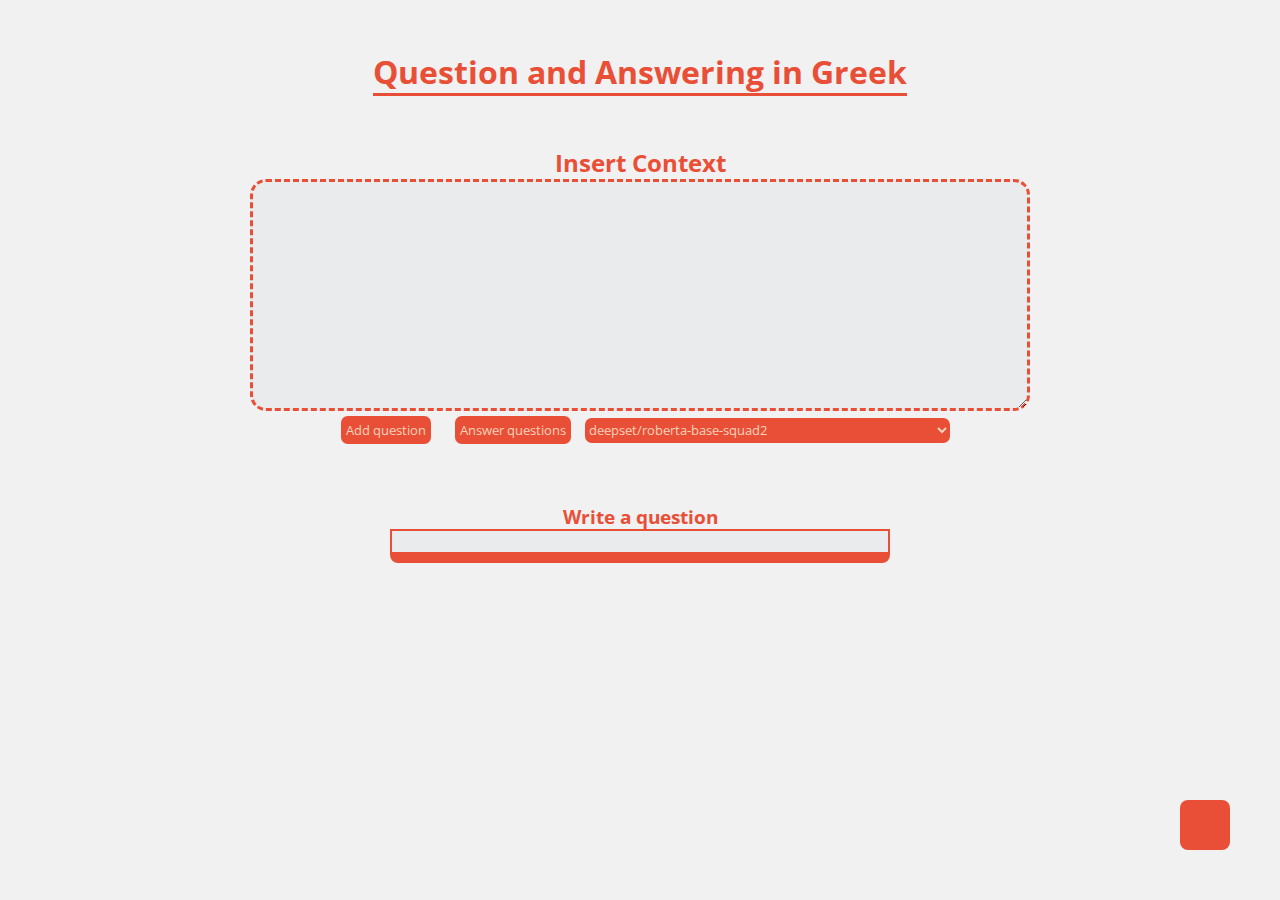
==== web_app/project/templates/index.html @ 95f5ebc1 "Added many supported languages and ported the old web app code." ====
<!DOCTYPE html>
<html lang="en">

<head>
    <meta charset="UTF-8">
    <meta http-equiv="X-UA-Compatible" content="IE=edge">
    <meta name="viewport" content="width=device-width, initial-scale=1.0">
    <link rel="stylesheet" href="../static/css/style.css">
    <link rel="stylesheet" href="https://cdnjs.cloudflare.com/ajax/libs/font-awesome/6.1.1/css/all.min.css"
        integrity="sha512-KfkfwYDsLkIlwQp6LFnl8zNdLGxu9YAA1QvwINks4PhcElQSvqcyVLLD9aMhXd13uQjoXtEKNosOWaZqXgel0g=="
        crossorigin="anonymous" referrerpolicy="no-referrer" />
    <script src="https://code.jquery.com/jquery-3.6.0.js"
        integrity="sha256-H+K7U5CnXl1h5ywQfKtSj8PCmoN9aaq30gDh27Xc0jk=" crossorigin="anonymous"></script>
    <script src="../static/js/main.js" defer></script>
    <title>QnA in Greek</title>
</head>

<body>
    <load-bar class=""></load-bar>
    <h1 id="header">Question and Answering in Greek</h1>
    <div class="context-section">
        <h2>Insert Context</h2>
        <div class="text-area-wrapper">
            <textarea name="context" id="context" cols="30" rows="10"></textarea>
        </div>
        <div class="button-countainer">
            <button class="context-buttons" id="add-button">Add question</button>
            <button class="context-buttons" id="answer-button">Answer questions</button>
            
            <select name="models" id="models" >
                <option value="deepset/roberta-base-squad2">deepset/roberta-base-squad2</option>
                <option value="bert-large-uncased-whole-word-masking-finetuned-squad">bert-large-uncased-whole-word-masking-finetuned-squad</option>
                <option value="distilbert-base-cased-distilled-squad">distilbert-base-cased-distilled-squad</option>
                <option value="deepset/bert-large-uncased-whole-word-masking-squad2">deepset/bert-large-uncased-whole-word-masking-squad2</option>
                <option value="distilbert-base-uncased-distilled-squad">distilbert-base-uncased-distilled-squad</option>
                <option value="rsvp-ai/bertserini-bert-base-squad">rsvp-ai/bertserini-bert-base-squad</option>
                <option value="deepset/minilm-uncased-squad2">deepset/minilm-uncased-squad2</option>
                <option value="dmis-lab/biobert-large-cased-v1.1-squad">dmis-lab/biobert-large-cased-v1.1-squad</option>
                <option value="deepset/bert-base-cased-squad2">deepset/bert-base-cased-squad2</option>
                <option value="bert-large-cased-whole-word-masking-finetuned-squad">bert-large-cased-whole-word-masking-finetuned-squad</option>
            </select>
        </div>
    </div>
    <div class="questions-section">
        <div class="question" id="0">
            <h3>Write a question</h3>
            <div class="question-field">
                <input class='input' type="text" value="">
            </div>

            <output></output>
        </div>
    </div>

    <a class="up-arrow" href="#header"><i class="fa-solid fa-arrow-up"></i></a>
</body>

</html>
---- web_app/project/static/css/style.css ----
@import url("https://fonts.googleapis.com/css2?family=Open+Sans&display=swap");

:root {
  --main-bg-color: #f1f1f1;
  --secondary-bg-color: #e9ebec;
  --text-color: #e94f37;
  --user-text-color: #fad2b9;
}

* {
  box-sizing: border-box;
  padding: 0;
  margin: 0;
  font-family: "Open Sans", sans-serif;
  scroll-behavior: smooth;
}

body {
  display: grid;
  place-items: center;
  justify-content: center;
  background-color: var(--main-bg-color);
}

/* Typography */
h1 {
  margin: 50px;
  border-bottom: solid 3px;
  color: var(--text-color);
}

h2,
h3,
button {
  color: var(--text-color);
}

/* Context Section */
.context-section {
  display: grid;
  place-items: center;
}

.text-area-wrapper textarea {
  padding: 3px;
  background-color: var(--secondary-bg-color);
  color: black;
  font-size: medium;
  resize: vertical;
  width: calc(100vw - 500px);
  border-radius: 1rem;
  border: dashed 3px var(--text-color);
}

.text-area-wrapper textarea:focus {
  outline: none;
}

.context-buttons {
  border-radius: 0.5em;
  border: none;
  padding: 5px;
  background-color: var(--text-color);
  color: var(--user-text-color);
  margin: 0 10px;
}

.context-buttons:hover {
  background-color: var(--user-text-color);
  color: var(--text-color);
  cursor: pointer;
  transform: scale(110%);
}

.button-container {
  display: flex;
  
}

/* Questions Section */
.questions-section {
  margin: 40px;
}

.remove-question {
  margin-left: -4px;
  border-radius: 0;
  border: none;
  background-color: var(--text-color);
  height: 25px;
  width: 20px;
  color: var(--user-text-color);
  font-size: 20px;
}

.question {
  display: grid;
  place-items: center;
  justify-content: center;
  margin: 20px;
}

.question-field {
  display: flex;
  height: 25px;
  width: 500px;
}

.remove-question:hover {
  cursor: pointer;
}

input {
  width: 100%;
  border: solid 2px var(--text-color);
  font-size: medium;
  background-color: var(--secondary-bg-color);
}

input:focus {
  outline: none;
}

.up-arrow {
  display: flex;
  justify-content: center;
  align-items: center;
  position: fixed;
  width: 50px;
  height: 50px;
  right: 50px;
  bottom: 50px;
  border: none;
  background-color: var(--text-color);
  color: var(--user-text-color);
  font-size: 25px;
  border-radius: 0.5rem;
}

.up-arrow:hover {
  cursor: pointer;
  background-color: var(--user-text-color);
  color: var(--text-color);
}

output {
  display: flex;
  border: solid 2px #e94f37;
  border-radius: 0.5em;
  width: 100%;
  padding: 0 5px 5px 5px;
  padding-top: 10px;
  margin-top: -10px;
  z-index: -1;
  background-color: var(--text-color);
  color: var(--user-text-color);
}

select {
  border: none;
  background-color: var(--text-color);
  color: var(--user-text-color);
  height: 25px;
  border-radius: 0.5em;
}

#context,
.input {
  padding-left: 5px;
}


.loader {
  border: 16px solid rgb(199, 198, 198);
  border-top: 16px solid var(--text-color);
  border-radius: 50%;
  width: 120px;
  height: 120px;
  animation: spin 2s linear infinite;
  position: fixed;
  top: 3%;
  left: 2%;
}

@keyframes spin {
  0% { transform: rotate(0deg); }
  100% { transform: rotate(360deg); }
}
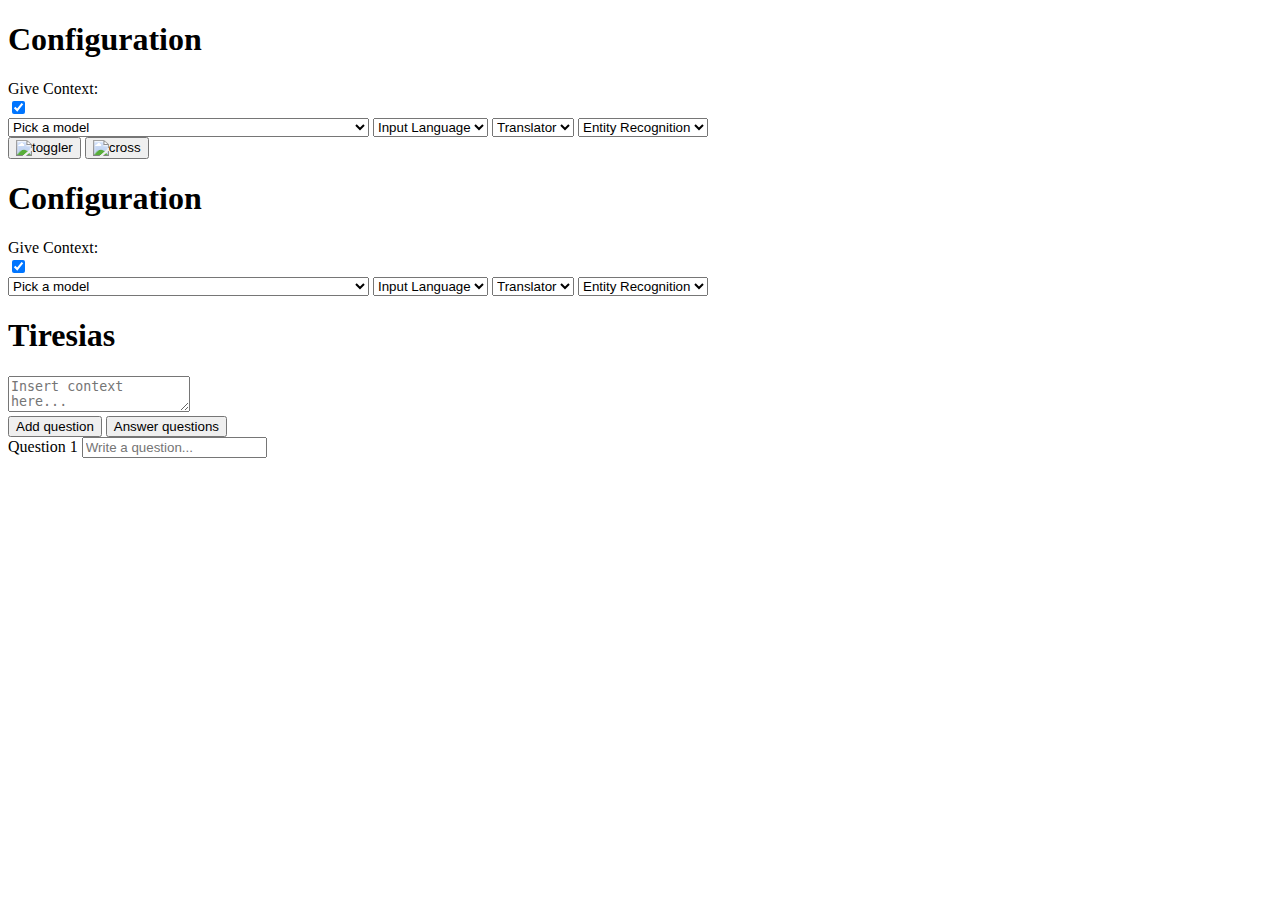
==== commit f3ad1da6: "Added frontend to the app" ====
--- a/web_app/project/templates/index.html
+++ b/web_app/project/templates/index.html
@@ -1,58 +1,165 @@
-<!DOCTYPE html>
-<html lang="en">
-
-<head>
-    <meta charset="UTF-8">
-    <meta http-equiv="X-UA-Compatible" content="IE=edge">
-    <meta name="viewport" content="width=device-width, initial-scale=1.0">
-    <link rel="stylesheet" href="../static/css/style.css">
-    <link rel="stylesheet" href="https://cdnjs.cloudflare.com/ajax/libs/font-awesome/6.1.1/css/all.min.css"
-        integrity="sha512-KfkfwYDsLkIlwQp6LFnl8zNdLGxu9YAA1QvwINks4PhcElQSvqcyVLLD9aMhXd13uQjoXtEKNosOWaZqXgel0g=="
-        crossorigin="anonymous" referrerpolicy="no-referrer" />
-    <script src="https://code.jquery.com/jquery-3.6.0.js"
-        integrity="sha256-H+K7U5CnXl1h5ywQfKtSj8PCmoN9aaq30gDh27Xc0jk=" crossorigin="anonymous"></script>
-    <script src="../static/js/main.js" defer></script>
-    <title>QnA in Greek</title>
-</head>
-
-<body>
-    <load-bar class=""></load-bar>
-    <h1 id="header">Question and Answering in Greek</h1>
-    <div class="context-section">
-        <h2>Insert Context</h2>
-        <div class="text-area-wrapper">
-            <textarea name="context" id="context" cols="30" rows="10"></textarea>
-        </div>
-        <div class="button-countainer">
-            <button class="context-buttons" id="add-button">Add question</button>
-            <button class="context-buttons" id="answer-button">Answer questions</button>
-            
-            <select name="models" id="models" >
-                <option value="deepset/roberta-base-squad2">deepset/roberta-base-squad2</option>
-                <option value="bert-large-uncased-whole-word-masking-finetuned-squad">bert-large-uncased-whole-word-masking-finetuned-squad</option>
-                <option value="distilbert-base-cased-distilled-squad">distilbert-base-cased-distilled-squad</option>
-                <option value="deepset/bert-large-uncased-whole-word-masking-squad2">deepset/bert-large-uncased-whole-word-masking-squad2</option>
-                <option value="distilbert-base-uncased-distilled-squad">distilbert-base-uncased-distilled-squad</option>
-                <option value="rsvp-ai/bertserini-bert-base-squad">rsvp-ai/bertserini-bert-base-squad</option>
-                <option value="deepset/minilm-uncased-squad2">deepset/minilm-uncased-squad2</option>
-                <option value="dmis-lab/biobert-large-cased-v1.1-squad">dmis-lab/biobert-large-cased-v1.1-squad</option>
-                <option value="deepset/bert-base-cased-squad2">deepset/bert-base-cased-squad2</option>
-                <option value="bert-large-cased-whole-word-masking-finetuned-squad">bert-large-cased-whole-word-masking-finetuned-squad</option>
-            </select>
-        </div>
-    </div>
-    <div class="questions-section">
-        <div class="question" id="0">
-            <h3>Write a question</h3>
-            <div class="question-field">
-                <input class='input' type="text" value="">
-            </div>
-
-            <output></output>
-        </div>
-    </div>
-
-    <a class="up-arrow" href="#header"><i class="fa-solid fa-arrow-up"></i></a>
-</body>
-
+<!DOCTYPE html>
+<html lang="en">
+
+<head>
+    <meta charset="UTF-8">
+    <meta http-equiv="X-UA-Compatible" content="IE=edge">
+    <meta name="viewport" content="width=device-width, initial-scale=1.0">
+    <title>Tiresias</title>
+    <link rel="stylesheet" href="output.css">
+    <script src="main.js" defer></script>
+    <script src="https://ajax.googleapis.com/ajax/libs/jquery/3.6.0/jquery.min.js"></script>
+</head>
+
+<body>
+
+    <div class="flex flex-no-wrap">
+        <!-- Sidebar starts -->
+        <div
+            class="w-96 h-screen sm:relative fixed bg-base-200 shadow-2xl flex-col justify-between hidden sm:flex rounded-md">
+            <div class="px-8">
+                <div class="h-16 w-full flex items-center mt-5 mb-28">
+                    <h1 class="font-mono font-semibold text-4xl  text-primary">Configuration</h1>
+                </div>
+                <!-- Sidebar Content -->
+                <div class="w-full max-w-xs mb-5 text-sm flex flex-row bg-primary pl-4 items-center rounded-lg h-12">
+                    <div class="font-semibold text-gray-200 mr-24">Give Context:</div>
+                    <div class="form-control">
+                        <input id="context-check" type="checkbox" class="toggle toggle-md context-toggle" checked />
+                    </div>
+                </div>
+                <select id="model" class="select w-full max-w-xs bg-primary text-gray-200 mb-5 ">
+                    <option disabled selected>Pick a model</option>
+                    <option value="deepset/roberta-base-squad2">deepset/roberta-base-squad2</option>
+                    <option value="bert-large-uncased-whole-word-masking-finetuned-squad">
+                        bert-large-uncased-whole-word-masking-finetuned-squad</option>
+                    <option value="distilbert-base-cased-distilled-squad">distilbert-base-cased-distilled-squad</option>
+                    <option value="deepset/bert-large-uncased-whole-word-masking-squad2">
+                        deepset/bert-large-uncased-whole-word-masking-squad2</option>
+                    <option value="distilbert-base-uncased-distilled-squad">distilbert-base-uncased-distilled-squad
+                    </option>
+                    <option value="rsvp-ai/bertserini-bert-base-squad">rsvp-ai/bertserini-bert-base-squad</option>
+                    <option value="deepset/minilm-uncased-squad2">deepset/minilm-uncased-squad2</option>
+                    <option value="dmis-lab/biobert-large-cased-v1.1-squad">dmis-lab/biobert-large-cased-v1.1-squad
+                    </option>
+                    <option value="deepset/bert-base-cased-squad2">deepset/bert-base-cased-squad2</option>
+                    <option value="bert-large-cased-whole-word-masking-finetuned-squad">
+                        bert-large-cased-whole-word-masking-finetuned-squad</option>
+                </select>
+                <select id="lang" class="select w-full max-w-xs bg-primary text-gray-200 mb-5 ">
+                    <option disabled selected>Input Language</option>
+                    <option value="en">English</option>
+                    <option value="el">Greek</option>
+                </select>
+                <select id="trans" class="select w-full max-w-xs bg-primary text-gray-200 mb-5 ">
+                    <option disabled selected>Translator</option>
+                    <option value="bing">Bing</option>
+                    <option value="helsinki">Helsinki</option>
+                </select>
+                <select id='erm' class="select w-full max-w-xs bg-primary text-gray-200 mb-5 ">
+                    <option disabled selected>Entity Recognition</option>
+                    <option value="babelfy">Babelfy</option>
+                    <option value="lod">LODsyndesis</option>
+                </select>
+            </div>
+        </div>
+        <!-- For the button to make it large when the window is small -->
+        <div class="w-64 z-40 absolute bg-gray-800 shadow md:h-full flex-col justify-between sm:hidden transition duration-150 ease-in-out"
+            id="mobile-nav">
+            <button aria-label="toggle sidebar" id="openSideBar"
+                class="h-10 w-10 bg-gray-800 absolute right-0 mt-16 -mr-10 flex items-center shadow rounded-tr rounded-br justify-center cursor-pointer focus:outline-none focus:ring-2 focus:ring-offset-2 rounded focus:ring-gray-800"
+                onclick="sidebarHandler(true)">
+                <img src="https://tuk-cdn.s3.amazonaws.com/can-uploader/light_with_icons_at_bottom-svg7.svg"
+                    alt="toggler">
+            </button>
+            <button aria-label="Close sidebar" id="closeSideBar"
+                class="hidden h-10 w-10 bg-gray-800 absolute right-0 mt-16 -mr-10 flex items-center shadow rounded-tr rounded-br justify-center cursor-pointer text-white"
+                onclick="sidebarHandler(false)">
+                <img src="https://tuk-cdn.s3.amazonaws.com/can-uploader/light_with_icons_at_bottom-svg8.svg"
+                    alt="cross">
+            </button>
+            <div class="px-8 h-screen bg-base-200">
+                <div class="h-16 w-full flex items-center mb-28">
+                    <h1 class="font-mono font-bold text-3xl text-primary">Configuration</h1>
+                </div>
+                <!-- Sidebar Content -->
+                <div
+                    class="w-full max-w-xs mb-5 text-sm flex flex-row bg-primary pl-4 items-center rounded-lg h-12 context-small">
+                    <div class="font-semibold text-gray-200 mr-auto">Give Context:</div>
+                    <div class="form-control mr-3">
+                        <input id="context-check-small" type="checkbox" class="toggle toggle-md context-toggle"
+                            checked />
+                    </div>
+                </div>
+                <select id="model-small" class="select w-full max-w-xs bg-primary text-gray-200 mb-5 ">
+                    <option disabled selected>Pick a model</option>
+                    <option value="deepset/roberta-base-squad2">deepset/roberta-base-squad2</option>
+                    <option value="bert-large-uncased-whole-word-masking-finetuned-squad">
+                        bert-large-uncased-whole-word-masking-finetuned-squad</option>
+                    <option value="distilbert-base-cased-distilled-squad">distilbert-base-cased-distilled-squad</option>
+                    <option value="deepset/bert-large-uncased-whole-word-masking-squad2">
+                        deepset/bert-large-uncased-whole-word-masking-squad2</option>
+                    <option value="distilbert-base-uncased-distilled-squad">distilbert-base-uncased-distilled-squad
+                    </option>
+                    <option value="rsvp-ai/bertserini-bert-base-squad">rsvp-ai/bertserini-bert-base-squad</option>
+                    <option value="deepset/minilm-uncased-squad2">deepset/minilm-uncased-squad2</option>
+                    <option value="dmis-lab/biobert-large-cased-v1.1-squad">dmis-lab/biobert-large-cased-v1.1-squad
+                    </option>
+                    <option value="deepset/bert-base-cased-squad2">deepset/bert-base-cased-squad2</option>
+                    <option value="bert-large-cased-whole-word-masking-finetuned-squad">
+                        bert-large-cased-whole-word-masking-finetuned-squad</option>
+                </select>
+                <select id="lang-small" class="select w-full max-w-xs bg-primary text-gray-200 mb-5 ">
+                    <option disabled selected>Input Language</option>
+                    <option value="en">English</option>
+                    <option value="el">Greek</option>
+                </select>
+                <select id="trans-small" class="select w-full max-w-xs bg-primary text-gray-200 mb-5 ">
+                    <option disabled selected>Translator</option>
+                    <option value="en">Bing</option>
+                    <option value="el">Helsinki</option>
+                </select>
+                <select id="erm-small" class="select w-full max-w-xs bg-primary text-gray-200 mb-5 ">
+                    <option disabled selected>Entity Recognition</option>
+                    <option value="en">Babelfy</option>
+                    <option value="el">LODsyndesis</option>
+                </select>
+            </div>
+        </div>
+        <!-- Sidebar ends -->
+        <!-- Main page -->
+        <div class="flex flex-nowrap flex-col w-full">
+            <!-- Header -->
+            <div class="h-16 w-full flex justify-center mt-10 mb-16">
+                <h1 class="font-mono font-semibold text-6xl sm:text-5xl md:text-5xl lg:text-7xl text-primary">Tiresias
+                </h1>
+            </div>
+            <!-- Context -->
+            <div class="container mx-auto py-10 h-64 md:w-4/5 w-11/12 px-6">
+                <textarea id="context" class="w-full h-full textarea textarea-primary resize-none"
+                    placeholder="Insert context here..."></textarea>
+            </div>
+            <!-- Button container -->
+            <div class="container mx-auto md:w-4/5 w-11/12 px-6 flex flex-row justify-center">
+                <button class="btn-primary btn sm:w-28 md:w-36 text-gray-200 mr-5" id="add-button">Add question</button>
+                <button class="btn-primary btn sm:w-28 md:w-36 text-gray-200 " id="answer-button">Answer
+                    questions</button>
+            </div>
+            <!-- Questions -->
+            <div class="container mx-auto py-10 h-64 md:w-4/5 w-11/12 px-6 flex flex-col questions-section">
+                <div id="1" class="form-control w-full max-w-xl mb-5 question">
+                    <label class="label question-label">
+                        <span class="label-text text-lg">Question 1</span>
+                    </label>
+                    <input type="text" placeholder="Write a question..."
+                        class="input input-bordered w-full input-question" />
+                    <result class="bg-primary p-3 -mt-1 -z-10 rounded-t-none rounded-b-lg text-gray-200"></result>
+                </div>
+            </div>
+        </div>
+    </div>
+    </div>
+
+</body>
+
 </html>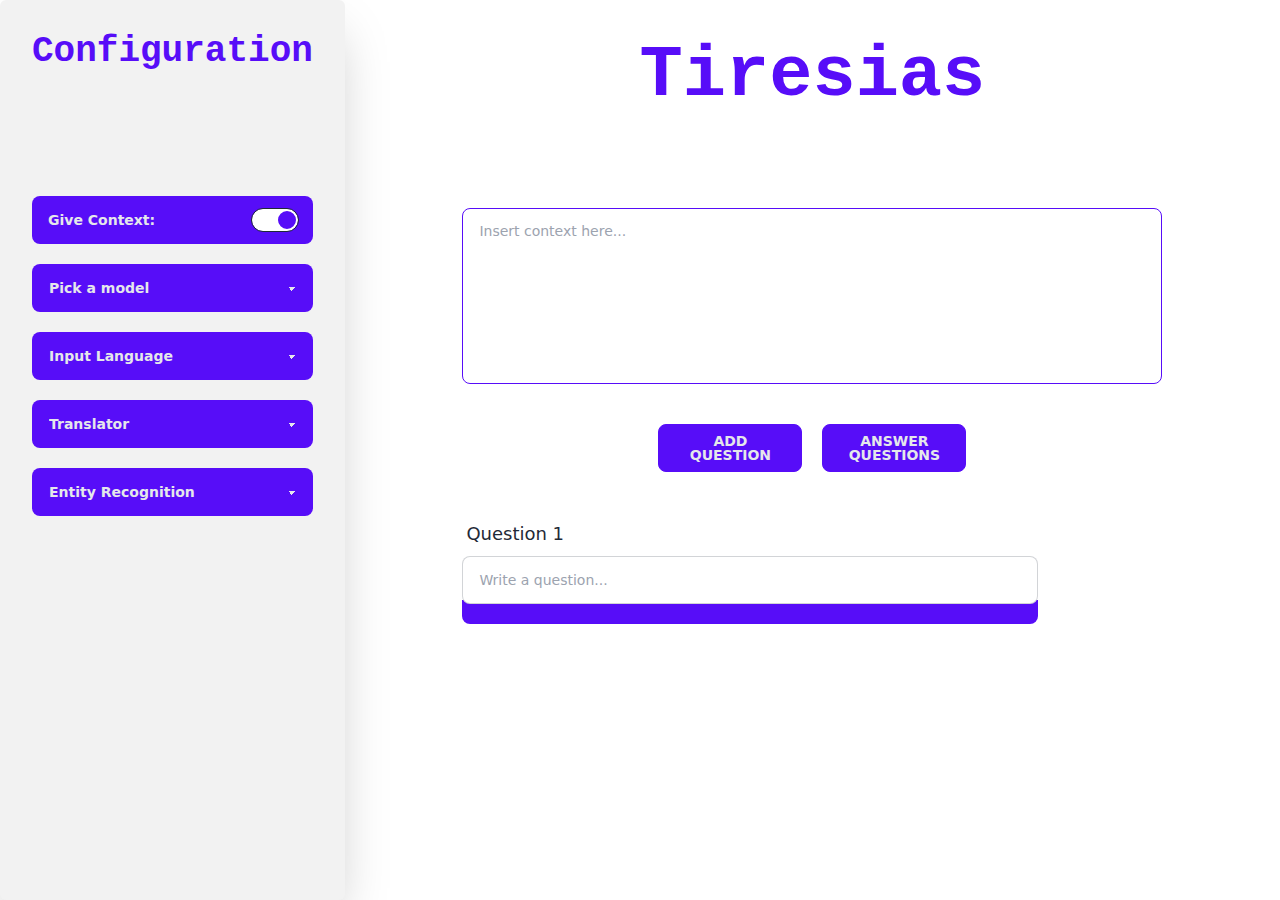
==== commit 78bf7cc3: "Integrated front end with backend. Mike dikase." ====
--- a/web_app/project/templates/index.html
+++ b/web_app/project/templates/index.html
@@ -6,8 +6,8 @@
     <meta http-equiv="X-UA-Compatible" content="IE=edge">
     <meta name="viewport" content="width=device-width, initial-scale=1.0">
     <title>Tiresias</title>
-    <link rel="stylesheet" href="output.css">
-    <script src="main.js" defer></script>
+    <link rel="stylesheet" href="../static/css/output.css">
+    <script src="../static/js/main.js" defer></script>
     <script src="https://ajax.googleapis.com/ajax/libs/jquery/3.6.0/jquery.min.js"></script>
 </head>
 
--- a/web_app/project/static/css/output.css
+++ b/web_app/project/static/css/output.css
@@ -0,0 +1,3504 @@
+/*
+! tailwindcss v3.1.4 | MIT License | https://tailwindcss.com
+*/
+
+/*
+1. Prevent padding and border from affecting element width. (https://github.com/mozdevs/cssremedy/issues/4)
+2. Allow adding a border to an element by just adding a border-width. (https://github.com/tailwindcss/tailwindcss/pull/116)
+*/
+
+*,
+::before,
+::after {
+  box-sizing: border-box;
+  /* 1 */
+  border-width: 0;
+  /* 2 */
+  border-style: solid;
+  /* 2 */
+  border-color: #e5e7eb;
+  /* 2 */
+}
+
+::before,
+::after {
+  --tw-content: '';
+}
+
+/*
+1. Use a consistent sensible line-height in all browsers.
+2. Prevent adjustments of font size after orientation changes in iOS.
+3. Use a more readable tab size.
+4. Use the user's configured `sans` font-family by default.
+*/
+
+html {
+  line-height: 1.5;
+  /* 1 */
+  -webkit-text-size-adjust: 100%;
+  /* 2 */
+  -moz-tab-size: 4;
+  /* 3 */
+  -o-tab-size: 4;
+     tab-size: 4;
+  /* 3 */
+  font-family: ui-sans-serif, system-ui, -apple-system, BlinkMacSystemFont, "Segoe UI", Roboto, "Helvetica Neue", Arial, "Noto Sans", sans-serif, "Apple Color Emoji", "Segoe UI Emoji", "Segoe UI Symbol", "Noto Color Emoji";
+  /* 4 */
+}
+
+/*
+1. Remove the margin in all browsers.
+2. Inherit line-height from `html` so users can set them as a class directly on the `html` element.
+*/
+
+body {
+  margin: 0;
+  /* 1 */
+  line-height: inherit;
+  /* 2 */
+}
+
+/*
+1. Add the correct height in Firefox.
+2. Correct the inheritance of border color in Firefox. (https://bugzilla.mozilla.org/show_bug.cgi?id=190655)
+3. Ensure horizontal rules are visible by default.
+*/
+
+hr {
+  height: 0;
+  /* 1 */
+  color: inherit;
+  /* 2 */
+  border-top-width: 1px;
+  /* 3 */
+}
+
+/*
+Add the correct text decoration in Chrome, Edge, and Safari.
+*/
+
+abbr:where([title]) {
+  -webkit-text-decoration: underline dotted;
+          text-decoration: underline dotted;
+}
+
+/*
+Remove the default font size and weight for headings.
+*/
+
+h1,
+h2,
+h3,
+h4,
+h5,
+h6 {
+  font-size: inherit;
+  font-weight: inherit;
+}
+
+/*
+Reset links to optimize for opt-in styling instead of opt-out.
+*/
+
+a {
+  color: inherit;
+  text-decoration: inherit;
+}
+
+/*
+Add the correct font weight in Edge and Safari.
+*/
+
+b,
+strong {
+  font-weight: bolder;
+}
+
+/*
+1. Use the user's configured `mono` font family by default.
+2. Correct the odd `em` font sizing in all browsers.
+*/
+
+code,
+kbd,
+samp,
+pre {
+  font-family: ui-monospace, SFMono-Regular, Menlo, Monaco, Consolas, "Liberation Mono", "Courier New", monospace;
+  /* 1 */
+  font-size: 1em;
+  /* 2 */
+}
+
+/*
+Add the correct font size in all browsers.
+*/
+
+small {
+  font-size: 80%;
+}
+
+/*
+Prevent `sub` and `sup` elements from affecting the line height in all browsers.
+*/
+
+sub,
+sup {
+  font-size: 75%;
+  line-height: 0;
+  position: relative;
+  vertical-align: baseline;
+}
+
+sub {
+  bottom: -0.25em;
+}
+
+sup {
+  top: -0.5em;
+}
+
+/*
+1. Remove text indentation from table contents in Chrome and Safari. (https://bugs.chromium.org/p/chromium/issues/detail?id=999088, https://bugs.webkit.org/show_bug.cgi?id=201297)
+2. Correct table border color inheritance in all Chrome and Safari. (https://bugs.chromium.org/p/chromium/issues/detail?id=935729, https://bugs.webkit.org/show_bug.cgi?id=195016)
+3. Remove gaps between table borders by default.
+*/
+
+table {
+  text-indent: 0;
+  /* 1 */
+  border-color: inherit;
+  /* 2 */
+  border-collapse: collapse;
+  /* 3 */
+}
+
+/*
+1. Change the font styles in all browsers.
+2. Remove the margin in Firefox and Safari.
+3. Remove default padding in all browsers.
+*/
+
+button,
+input,
+optgroup,
+select,
+textarea {
+  font-family: inherit;
+  /* 1 */
+  font-size: 100%;
+  /* 1 */
+  font-weight: inherit;
+  /* 1 */
+  line-height: inherit;
+  /* 1 */
+  color: inherit;
+  /* 1 */
+  margin: 0;
+  /* 2 */
+  padding: 0;
+  /* 3 */
+}
+
+/*
+Remove the inheritance of text transform in Edge and Firefox.
+*/
+
+button,
+select {
+  text-transform: none;
+}
+
+/*
+1. Correct the inability to style clickable types in iOS and Safari.
+2. Remove default button styles.
+*/
+
+button,
+[type='button'],
+[type='reset'],
+[type='submit'] {
+  -webkit-appearance: button;
+  /* 1 */
+  background-color: transparent;
+  /* 2 */
+  background-image: none;
+  /* 2 */
+}
+
+/*
+Use the modern Firefox focus style for all focusable elements.
+*/
+
+:-moz-focusring {
+  outline: auto;
+}
+
+/*
+Remove the additional `:invalid` styles in Firefox. (https://github.com/mozilla/gecko-dev/blob/2f9eacd9d3d995c937b4251a5557d95d494c9be1/layout/style/res/forms.css#L728-L737)
+*/
+
+:-moz-ui-invalid {
+  box-shadow: none;
+}
+
+/*
+Add the correct vertical alignment in Chrome and Firefox.
+*/
+
+progress {
+  vertical-align: baseline;
+}
+
+/*
+Correct the cursor style of increment and decrement buttons in Safari.
+*/
+
+::-webkit-inner-spin-button,
+::-webkit-outer-spin-button {
+  height: auto;
+}
+
+/*
+1. Correct the odd appearance in Chrome and Safari.
+2. Correct the outline style in Safari.
+*/
+
+[type='search'] {
+  -webkit-appearance: textfield;
+  /* 1 */
+  outline-offset: -2px;
+  /* 2 */
+}
+
+/*
+Remove the inner padding in Chrome and Safari on macOS.
+*/
+
+::-webkit-search-decoration {
+  -webkit-appearance: none;
+}
+
+/*
+1. Correct the inability to style clickable types in iOS and Safari.
+2. Change font properties to `inherit` in Safari.
+*/
+
+::-webkit-file-upload-button {
+  -webkit-appearance: button;
+  /* 1 */
+  font: inherit;
+  /* 2 */
+}
+
+/*
+Add the correct display in Chrome and Safari.
+*/
+
+summary {
+  display: list-item;
+}
+
+/*
+Removes the default spacing and border for appropriate elements.
+*/
+
+blockquote,
+dl,
+dd,
+h1,
+h2,
+h3,
+h4,
+h5,
+h6,
+hr,
+figure,
+p,
+pre {
+  margin: 0;
+}
+
+fieldset {
+  margin: 0;
+  padding: 0;
+}
+
+legend {
+  padding: 0;
+}
+
+ol,
+ul,
+menu {
+  list-style: none;
+  margin: 0;
+  padding: 0;
+}
+
+/*
+Prevent resizing textareas horizontally by default.
+*/
+
+textarea {
+  resize: vertical;
+}
+
+/*
+1. Reset the default placeholder opacity in Firefox. (https://github.com/tailwindlabs/tailwindcss/issues/3300)
+2. Set the default placeholder color to the user's configured gray 400 color.
+*/
+
+input::-moz-placeholder, textarea::-moz-placeholder {
+  opacity: 1;
+  /* 1 */
+  color: #9ca3af;
+  /* 2 */
+}
+
+input::placeholder,
+textarea::placeholder {
+  opacity: 1;
+  /* 1 */
+  color: #9ca3af;
+  /* 2 */
+}
+
+/*
+Set the default cursor for buttons.
+*/
+
+button,
+[role="button"] {
+  cursor: pointer;
+}
+
+/*
+Make sure disabled buttons don't get the pointer cursor.
+*/
+
+:disabled {
+  cursor: default;
+}
+
+/*
+1. Make replaced elements `display: block` by default. (https://github.com/mozdevs/cssremedy/issues/14)
+2. Add `vertical-align: middle` to align replaced elements more sensibly by default. (https://github.com/jensimmons/cssremedy/issues/14#issuecomment-634934210)
+   This can trigger a poorly considered lint error in some tools but is included by design.
+*/
+
+img,
+svg,
+video,
+canvas,
+audio,
+iframe,
+embed,
+object {
+  display: block;
+  /* 1 */
+  vertical-align: middle;
+  /* 2 */
+}
+
+/*
+Constrain images and videos to the parent width and preserve their intrinsic aspect ratio. (https://github.com/mozdevs/cssremedy/issues/14)
+*/
+
+img,
+video {
+  max-width: 100%;
+  height: auto;
+}
+
+:root,
+[data-theme] {
+  background-color: hsla(var(--b1) / var(--tw-bg-opacity, 1));
+  color: hsla(var(--bc) / var(--tw-text-opacity, 1));
+}
+
+html {
+  -webkit-tap-highlight-color: transparent;
+}
+
+:root {
+  --p: 259 94% 51%;
+  --pf: 259 94% 41%;
+  --sf: 314 100% 38%;
+  --af: 174 60% 41%;
+  --nf: 219 14% 22%;
+  --in: 198 93% 60%;
+  --su: 158 64% 52%;
+  --wa: 43 96% 56%;
+  --er: 0 91% 71%;
+  --inc: 198 100% 12%;
+  --suc: 158 100% 10%;
+  --wac: 43 100% 11%;
+  --erc: 0 100% 14%;
+  --rounded-box: 1rem;
+  --rounded-btn: 0.5rem;
+  --rounded-badge: 1.9rem;
+  --animation-btn: 0.25s;
+  --animation-input: .2s;
+  --btn-text-case: uppercase;
+  --btn-focus-scale: 0.95;
+  --border-btn: 1px;
+  --tab-border: 1px;
+  --tab-radius: 0.5rem;
+  --pc: 0 0% 100%;
+  --s: 314 100% 47%;
+  --sc: 0 0% 100%;
+  --a: 174 60% 51%;
+  --ac: 175 44% 15%;
+  --n: 219 14% 28%;
+  --nc: 0 0% 100%;
+  --b1: 0 0% 100%;
+  --b2: 0 0% 95%;
+  --b3: 180 2% 90%;
+  --bc: 215 28% 17%;
+}
+
+@media (prefers-color-scheme: dark) {
+  :root {
+    --p: 139 16% 43%;
+    --pf: 139 16% 34%;
+    --sf: 97 37% 75%;
+    --af: 0 68% 75%;
+    --nf: 0 4% 28%;
+    --b2: 0 4% 82%;
+    --b3: 0 4% 74%;
+    --in: 198 93% 60%;
+    --su: 158 64% 52%;
+    --wa: 43 96% 56%;
+    --er: 0 91% 71%;
+    --pc: 139 100% 89%;
+    --inc: 198 100% 12%;
+    --suc: 158 100% 10%;
+    --wac: 43 100% 11%;
+    --erc: 0 100% 14%;
+    --rounded-box: 1rem;
+    --rounded-btn: 0.5rem;
+    --rounded-badge: 1.9rem;
+    --animation-btn: 0.25s;
+    --animation-input: .2s;
+    --btn-text-case: uppercase;
+    --btn-focus-scale: 0.95;
+    --border-btn: 1px;
+    --tab-border: 1px;
+    --tab-radius: 0.5rem;
+    --s: 97 37% 93%;
+    --sc: 96 32% 15%;
+    --a: 0 68% 94%;
+    --ac: 0 22% 16%;
+    --n: 0 4% 35%;
+    --nc: 0 4% 91%;
+    --b1: 0 4% 91%;
+    --bc: 0 3% 6%;
+  }
+}
+
+[data-theme=light] {
+  --p: 259 94% 51%;
+  --pf: 259 94% 41%;
+  --sf: 314 100% 38%;
+  --af: 174 60% 41%;
+  --nf: 219 14% 22%;
+  --in: 198 93% 60%;
+  --su: 158 64% 52%;
+  --wa: 43 96% 56%;
+  --er: 0 91% 71%;
+  --inc: 198 100% 12%;
+  --suc: 158 100% 10%;
+  --wac: 43 100% 11%;
+  --erc: 0 100% 14%;
+  --rounded-box: 1rem;
+  --rounded-btn: 0.5rem;
+  --rounded-badge: 1.9rem;
+  --animation-btn: 0.25s;
+  --animation-input: .2s;
+  --btn-text-case: uppercase;
+  --btn-focus-scale: 0.95;
+  --border-btn: 1px;
+  --tab-border: 1px;
+  --tab-radius: 0.5rem;
+  --pc: 0 0% 100%;
+  --s: 314 100% 47%;
+  --sc: 0 0% 100%;
+  --a: 174 60% 51%;
+  --ac: 175 44% 15%;
+  --n: 219 14% 28%;
+  --nc: 0 0% 100%;
+  --b1: 0 0% 100%;
+  --b2: 0 0% 95%;
+  --b3: 180 2% 90%;
+  --bc: 215 28% 17%;
+}
+
+[data-theme=dark] {
+  --p: 262 80% 50%;
+  --pf: 262 80% 40%;
+  --sf: 316 70% 40%;
+  --af: 175 70% 33%;
+  --in: 198 93% 60%;
+  --su: 158 64% 52%;
+  --wa: 43 96% 56%;
+  --er: 0 91% 71%;
+  --inc: 198 100% 12%;
+  --suc: 158 100% 10%;
+  --wac: 43 100% 11%;
+  --erc: 0 100% 14%;
+  --rounded-box: 1rem;
+  --rounded-btn: 0.5rem;
+  --rounded-badge: 1.9rem;
+  --animation-btn: 0.25s;
+  --animation-input: .2s;
+  --btn-text-case: uppercase;
+  --btn-focus-scale: 0.95;
+  --border-btn: 1px;
+  --tab-border: 1px;
+  --tab-radius: 0.5rem;
+  --pc: 0 0% 100%;
+  --s: 316 70% 50%;
+  --sc: 0 0% 100%;
+  --a: 175 70% 41%;
+  --ac: 0 0% 100%;
+  --n: 218 18% 12%;
+  --nf: 223 17% 8%;
+  --nc: 220 13% 69%;
+  --b1: 220 18% 20%;
+  --b2: 220 17% 17%;
+  --b3: 219 18% 15%;
+  --bc: 220 13% 69%;
+}
+
+[data-theme=cupcake] {
+  --p: 183 47% 59%;
+  --pf: 183 47% 47%;
+  --sf: 338 71% 62%;
+  --af: 39 84% 46%;
+  --nf: 280 46% 11%;
+  --in: 198 93% 60%;
+  --su: 158 64% 52%;
+  --wa: 43 96% 56%;
+  --er: 0 91% 71%;
+  --pc: 183 100% 12%;
+  --sc: 338 100% 16%;
+  --ac: 39 100% 12%;
+  --nc: 280 83% 83%;
+  --inc: 198 100% 12%;
+  --suc: 158 100% 10%;
+  --wac: 43 100% 11%;
+  --erc: 0 100% 14%;
+  --rounded-box: 1rem;
+  --rounded-badge: 1.9rem;
+  --animation-btn: 0.25s;
+  --animation-input: .2s;
+  --btn-text-case: uppercase;
+  --btn-focus-scale: 0.95;
+  --border-btn: 1px;
+  --s: 338 71% 78%;
+  --a: 39 84% 58%;
+  --n: 280 46% 14%;
+  --b1: 24 33% 97%;
+  --b2: 27 22% 92%;
+  --b3: 22 14% 89%;
+  --bc: 280 46% 14%;
+  --rounded-btn: 1.9rem;
+  --tab-border: 2px;
+  --tab-radius: .5rem;
+}
+
+[data-theme=bumblebee] {
+  --p: 41 74% 53%;
+  --pf: 41 74% 42%;
+  --sf: 50 94% 46%;
+  --af: 240 33% 11%;
+  --nf: 240 33% 11%;
+  --b2: 0 0% 90%;
+  --b3: 0 0% 81%;
+  --in: 198 93% 60%;
+  --su: 158 64% 52%;
+  --wa: 43 96% 56%;
+  --er: 0 91% 71%;
+  --bc: 0 0% 20%;
+  --ac: 240 60% 83%;
+  --nc: 240 60% 83%;
+  --inc: 198 100% 12%;
+  --suc: 158 100% 10%;
+  --wac: 43 100% 11%;
+  --erc: 0 100% 14%;
+  --rounded-box: 1rem;
+  --rounded-btn: 0.5rem;
+  --rounded-badge: 1.9rem;
+  --animation-btn: 0.25s;
+  --animation-input: .2s;
+  --btn-text-case: uppercase;
+  --btn-focus-scale: 0.95;
+  --border-btn: 1px;
+  --tab-border: 1px;
+  --tab-radius: 0.5rem;
+  --pc: 240 33% 14%;
+  --s: 50 94% 58%;
+  --sc: 240 33% 14%;
+  --a: 240 33% 14%;
+  --n: 240 33% 14%;
+  --b1: 0 0% 100%;
+}
+
+[data-theme=emerald] {
+  --p: 141 50% 60%;
+  --pf: 141 50% 48%;
+  --sf: 219 96% 48%;
+  --af: 10 81% 45%;
+  --nf: 219 20% 20%;
+  --b2: 0 0% 90%;
+  --b3: 0 0% 81%;
+  --in: 198 93% 60%;
+  --su: 158 64% 52%;
+  --wa: 43 96% 56%;
+  --er: 0 91% 71%;
+  --inc: 198 100% 12%;
+  --suc: 158 100% 10%;
+  --wac: 43 100% 11%;
+  --erc: 0 100% 14%;
+  --rounded-box: 1rem;
+  --rounded-btn: 0.5rem;
+  --rounded-badge: 1.9rem;
+  --btn-text-case: uppercase;
+  --border-btn: 1px;
+  --tab-border: 1px;
+  --tab-radius: 0.5rem;
+  --pc: 151 28% 19%;
+  --s: 219 96% 60%;
+  --sc: 210 20% 98%;
+  --a: 10 81% 56%;
+  --ac: 210 20% 98%;
+  --n: 219 20% 25%;
+  --nc: 210 20% 98%;
+  --b1: 0 0% 100%;
+  --bc: 219 20% 25%;
+  --animation-btn: 0;
+  --animation-input: 0;
+  --btn-focus-scale: 1;
+}
+
+[data-theme=corporate] {
+  --p: 229 96% 64%;
+  --pf: 229 96% 51%;
+  --sf: 215 26% 47%;
+  --af: 154 49% 48%;
+  --nf: 233 27% 10%;
+  --b2: 0 0% 90%;
+  --b3: 0 0% 81%;
+  --in: 198 93% 60%;
+  --su: 158 64% 52%;
+  --wa: 43 96% 56%;
+  --er: 0 91% 71%;
+  --pc: 229 100% 93%;
+  --sc: 215 100% 12%;
+  --ac: 154 100% 12%;
+  --inc: 198 100% 12%;
+  --suc: 158 100% 10%;
+  --wac: 43 100% 11%;
+  --erc: 0 100% 14%;
+  --btn-text-case: uppercase;
+  --border-btn: 1px;
+  --tab-border: 1px;
+  --tab-radius: 0.5rem;
+  --s: 215 26% 59%;
+  --a: 154 49% 60%;
+  --n: 233 27% 13%;
+  --nc: 210 38% 95%;
+  --b1: 0 0% 100%;
+  --bc: 233 27% 13%;
+  --rounded-box: 0.25rem;
+  --rounded-btn: .125rem;
+  --rounded-badge: .125rem;
+  --animation-btn: 0;
+  --animation-input: 0;
+  --btn-focus-scale: 1;
+}
+
+[data-theme=synthwave] {
+  --p: 321 70% 69%;
+  --pf: 321 70% 55%;
+  --sf: 197 87% 52%;
+  --af: 48 89% 46%;
+  --nf: 253 61% 15%;
+  --b2: 254 59% 23%;
+  --b3: 254 59% 21%;
+  --pc: 321 100% 14%;
+  --sc: 197 100% 13%;
+  --ac: 48 100% 11%;
+  --rounded-box: 1rem;
+  --rounded-btn: 0.5rem;
+  --rounded-badge: 1.9rem;
+  --animation-btn: 0.25s;
+  --animation-input: .2s;
+  --btn-text-case: uppercase;
+  --btn-focus-scale: 0.95;
+  --border-btn: 1px;
+  --tab-border: 1px;
+  --tab-radius: 0.5rem;
+  --s: 197 87% 65%;
+  --a: 48 89% 57%;
+  --n: 253 61% 19%;
+  --nc: 260 60% 98%;
+  --b1: 254 59% 26%;
+  --bc: 260 60% 98%;
+  --in: 199 87% 64%;
+  --inc: 257 63% 17%;
+  --su: 168 74% 68%;
+  --suc: 257 63% 17%;
+  --wa: 48 89% 57%;
+  --wac: 257 63% 17%;
+  --er: 352 74% 57%;
+  --erc: 260 60% 98%;
+}
+
+[data-theme=retro] {
+  --p: 3 74% 76%;
+  --pf: 3 74% 61%;
+  --sf: 145 27% 58%;
+  --af: 49 67% 61%;
+  --nf: 42 17% 34%;
+  --inc: 221 100% 91%;
+  --suc: 142 100% 87%;
+  --wac: 32 100% 9%;
+  --erc: 0 100% 90%;
+  --animation-btn: 0.25s;
+  --animation-input: .2s;
+  --btn-text-case: uppercase;
+  --btn-focus-scale: 0.95;
+  --border-btn: 1px;
+  --tab-border: 1px;
+  --tab-radius: 0.5rem;
+  --pc: 345 5% 15%;
+  --s: 145 27% 72%;
+  --sc: 345 5% 15%;
+  --a: 49 67% 76%;
+  --ac: 345 5% 15%;
+  --n: 42 17% 42%;
+  --nc: 45 47% 80%;
+  --b1: 45 47% 80%;
+  --b2: 45 37% 72%;
+  --b3: 42 36% 65%;
+  --bc: 345 5% 15%;
+  --in: 221 83% 53%;
+  --su: 142 76% 36%;
+  --wa: 32 95% 44%;
+  --er: 0 72% 51%;
+  --rounded-box: 0.4rem;
+  --rounded-btn: 0.4rem;
+  --rounded-badge: 0.4rem;
+}
+
+[data-theme=cyberpunk] {
+  font-family: ui-monospace,SFMono-Regular,Menlo,Monaco,Consolas,Liberation Mono,Courier New,monospace;
+  --pf: 345 100% 58%;
+  --sf: 195 80% 56%;
+  --af: 276 74% 57%;
+  --nf: 57 100% 10%;
+  --b2: 56 100% 45%;
+  --b3: 56 100% 41%;
+  --in: 198 93% 60%;
+  --su: 158 64% 52%;
+  --wa: 43 96% 56%;
+  --er: 0 91% 71%;
+  --bc: 56 100% 10%;
+  --pc: 345 100% 15%;
+  --sc: 195 100% 14%;
+  --ac: 276 100% 14%;
+  --inc: 198 100% 12%;
+  --suc: 158 100% 10%;
+  --wac: 43 100% 11%;
+  --erc: 0 100% 14%;
+  --animation-btn: 0.25s;
+  --animation-input: .2s;
+  --btn-text-case: uppercase;
+  --btn-focus-scale: 0.95;
+  --border-btn: 1px;
+  --tab-border: 1px;
+  --p: 345 100% 73%;
+  --s: 195 80% 70%;
+  --a: 276 74% 71%;
+  --n: 57 100% 13%;
+  --nc: 56 100% 50%;
+  --b1: 56 100% 50%;
+  --rounded-box: 0;
+  --rounded-btn: 0;
+  --rounded-badge: 0;
+  --tab-radius: 0;
+}
+
+[data-theme=valentine] {
+  --p: 353 74% 67%;
+  --pf: 353 74% 54%;
+  --sf: 254 86% 61%;
+  --af: 181 56% 56%;
+  --nf: 336 43% 38%;
+  --b2: 318 46% 80%;
+  --b3: 318 46% 72%;
+  --pc: 353 100% 13%;
+  --sc: 254 100% 15%;
+  --ac: 181 100% 14%;
+  --inc: 221 100% 91%;
+  --suc: 142 100% 87%;
+  --wac: 32 100% 9%;
+  --erc: 0 100% 90%;
+  --rounded-box: 1rem;
+  --rounded-badge: 1.9rem;
+  --animation-btn: 0.25s;
+  --animation-input: .2s;
+  --btn-text-case: uppercase;
+  --btn-focus-scale: 0.95;
+  --border-btn: 1px;
+  --tab-border: 1px;
+  --tab-radius: 0.5rem;
+  --s: 254 86% 77%;
+  --a: 181 56% 70%;
+  --n: 336 43% 48%;
+  --nc: 318 46% 89%;
+  --b1: 318 46% 89%;
+  --bc: 344 38% 28%;
+  --in: 221 83% 53%;
+  --su: 142 76% 36%;
+  --wa: 32 95% 44%;
+  --er: 0 72% 51%;
+  --rounded-btn: 1.9rem;
+}
+
+[data-theme=halloween] {
+  --p: 32 89% 52%;
+  --pf: 32 89% 42%;
+  --sf: 271 46% 34%;
+  --af: 91 100% 26%;
+  --nf: 180 4% 9%;
+  --b2: 0 0% 12%;
+  --b3: 0 0% 10%;
+  --bc: 0 0% 83%;
+  --sc: 271 100% 88%;
+  --ac: 91 100% 7%;
+  --nc: 180 5% 82%;
+  --inc: 221 100% 91%;
+  --suc: 142 100% 87%;
+  --wac: 32 100% 9%;
+  --erc: 0 100% 90%;
+  --rounded-box: 1rem;
+  --rounded-btn: 0.5rem;
+  --rounded-badge: 1.9rem;
+  --animation-btn: 0.25s;
+  --animation-input: .2s;
+  --btn-text-case: uppercase;
+  --btn-focus-scale: 0.95;
+  --border-btn: 1px;
+  --tab-border: 1px;
+  --tab-radius: 0.5rem;
+  --pc: 180 7% 8%;
+  --s: 271 46% 42%;
+  --a: 91 100% 33%;
+  --n: 180 4% 11%;
+  --b1: 0 0% 13%;
+  --in: 221 83% 53%;
+  --su: 142 76% 36%;
+  --wa: 32 95% 44%;
+  --er: 0 72% 51%;
+}
+
+[data-theme=garden] {
+  --p: 139 16% 43%;
+  --pf: 139 16% 34%;
+  --sf: 97 37% 75%;
+  --af: 0 68% 75%;
+  --nf: 0 4% 28%;
+  --b2: 0 4% 82%;
+  --b3: 0 4% 74%;
+  --in: 198 93% 60%;
+  --su: 158 64% 52%;
+  --wa: 43 96% 56%;
+  --er: 0 91% 71%;
+  --pc: 139 100% 89%;
+  --inc: 198 100% 12%;
+  --suc: 158 100% 10%;
+  --wac: 43 100% 11%;
+  --erc: 0 100% 14%;
+  --rounded-box: 1rem;
+  --rounded-btn: 0.5rem;
+  --rounded-badge: 1.9rem;
+  --animation-btn: 0.25s;
+  --animation-input: .2s;
+  --btn-text-case: uppercase;
+  --btn-focus-scale: 0.95;
+  --border-btn: 1px;
+  --tab-border: 1px;
+  --tab-radius: 0.5rem;
+  --s: 97 37% 93%;
+  --sc: 96 32% 15%;
+  --a: 0 68% 94%;
+  --ac: 0 22% 16%;
+  --n: 0 4% 35%;
+  --nc: 0 4% 91%;
+  --b1: 0 4% 91%;
+  --bc: 0 3% 6%;
+}
+
+[data-theme=forest] {
+  --p: 141 72% 42%;
+  --pf: 141 72% 34%;
+  --sf: 141 75% 38%;
+  --af: 35 69% 42%;
+  --nf: 0 10% 5%;
+  --b2: 0 12% 7%;
+  --b3: 0 12% 7%;
+  --in: 198 93% 60%;
+  --su: 158 64% 52%;
+  --wa: 43 96% 56%;
+  --er: 0 91% 71%;
+  --bc: 0 12% 82%;
+  --pc: 141 100% 8%;
+  --sc: 141 100% 10%;
+  --ac: 35 100% 10%;
+  --nc: 0 7% 81%;
+  --inc: 198 100% 12%;
+  --suc: 158 100% 10%;
+  --wac: 43 100% 11%;
+  --erc: 0 100% 14%;
+  --rounded-box: 1rem;
+  --rounded-badge: 1.9rem;
+  --animation-btn: 0.25s;
+  --animation-input: .2s;
+  --btn-text-case: uppercase;
+  --btn-focus-scale: 0.95;
+  --border-btn: 1px;
+  --tab-border: 1px;
+  --tab-radius: 0.5rem;
+  --s: 141 75% 48%;
+  --a: 35 69% 52%;
+  --n: 0 10% 6%;
+  --b1: 0 12% 8%;
+  --rounded-btn: 1.9rem;
+}
+
+[data-theme=aqua] {
+  --p: 182 93% 49%;
+  --pf: 182 93% 40%;
+  --sf: 274 31% 45%;
+  --af: 47 100% 64%;
+  --nf: 205 54% 40%;
+  --b2: 219 53% 39%;
+  --b3: 219 53% 35%;
+  --bc: 219 100% 89%;
+  --sc: 274 100% 91%;
+  --ac: 47 100% 16%;
+  --nc: 205 100% 90%;
+  --inc: 221 100% 91%;
+  --suc: 142 100% 87%;
+  --wac: 32 100% 9%;
+  --erc: 0 100% 90%;
+  --rounded-box: 1rem;
+  --rounded-btn: 0.5rem;
+  --rounded-badge: 1.9rem;
+  --animation-btn: 0.25s;
+  --animation-input: .2s;
+  --btn-text-case: uppercase;
+  --btn-focus-scale: 0.95;
+  --border-btn: 1px;
+  --tab-border: 1px;
+  --tab-radius: 0.5rem;
+  --pc: 181 100% 17%;
+  --s: 274 31% 57%;
+  --a: 47 100% 80%;
+  --n: 205 54% 50%;
+  --b1: 219 53% 43%;
+  --in: 221 83% 53%;
+  --su: 142 76% 36%;
+  --wa: 32 95% 44%;
+  --er: 0 72% 51%;
+}
+
+[data-theme=lofi] {
+  --p: 0 0% 5%;
+  --pf: 0 0% 4%;
+  --sf: 0 2% 8%;
+  --af: 0 0% 12%;
+  --nf: 0 0% 0%;
+  --btn-text-case: uppercase;
+  --border-btn: 1px;
+  --tab-border: 1px;
+  --pc: 0 0% 100%;
+  --s: 0 2% 10%;
+  --sc: 0 0% 100%;
+  --a: 0 0% 15%;
+  --ac: 0 0% 100%;
+  --n: 0 0% 0%;
+  --nc: 0 0% 100%;
+  --b1: 0 0% 100%;
+  --b2: 0 0% 95%;
+  --b3: 0 2% 90%;
+  --bc: 0 0% 0%;
+  --in: 212 100% 48%;
+  --inc: 0 0% 100%;
+  --su: 137 72% 46%;
+  --suc: 0 0% 100%;
+  --wa: 5 100% 66%;
+  --wac: 0 0% 100%;
+  --er: 325 78% 49%;
+  --erc: 0 0% 100%;
+  --rounded-box: 0.25rem;
+  --rounded-btn: 0.125rem;
+  --rounded-badge: 0.125rem;
+  --animation-btn: 0;
+  --animation-input: 0;
+  --btn-focus-scale: 1;
+  --tab-radius: 0;
+}
+
+[data-theme=pastel] {
+  --p: 284 22% 80%;
+  --pf: 284 22% 64%;
+  --sf: 352 70% 70%;
+  --af: 158 55% 65%;
+  --nf: 199 44% 49%;
+  --in: 198 93% 60%;
+  --su: 158 64% 52%;
+  --wa: 43 96% 56%;
+  --er: 0 91% 71%;
+  --bc: 0 0% 20%;
+  --pc: 284 59% 16%;
+  --sc: 352 100% 18%;
+  --ac: 158 100% 16%;
+  --nc: 199 100% 12%;
+  --inc: 198 100% 12%;
+  --suc: 158 100% 10%;
+  --wac: 43 100% 11%;
+  --erc: 0 100% 14%;
+  --rounded-box: 1rem;
+  --rounded-badge: 1.9rem;
+  --animation-btn: 0.25s;
+  --animation-input: .2s;
+  --btn-text-case: uppercase;
+  --btn-focus-scale: 0.95;
+  --border-btn: 1px;
+  --tab-border: 1px;
+  --tab-radius: 0.5rem;
+  --s: 352 70% 88%;
+  --a: 158 55% 81%;
+  --n: 199 44% 61%;
+  --b1: 0 0% 100%;
+  --b2: 210 20% 98%;
+  --b3: 216 12% 84%;
+  --rounded-btn: 1.9rem;
+}
+
+[data-theme=fantasy] {
+  --p: 296 83% 25%;
+  --pf: 296 83% 20%;
+  --sf: 200 100% 30%;
+  --af: 31 94% 41%;
+  --nf: 215 28% 13%;
+  --b2: 0 0% 90%;
+  --b3: 0 0% 81%;
+  --in: 198 93% 60%;
+  --su: 158 64% 52%;
+  --wa: 43 96% 56%;
+  --er: 0 91% 71%;
+  --pc: 296 100% 85%;
+  --sc: 200 100% 87%;
+  --ac: 31 100% 10%;
+  --nc: 215 62% 83%;
+  --inc: 198 100% 12%;
+  --suc: 158 100% 10%;
+  --wac: 43 100% 11%;
+  --erc: 0 100% 14%;
+  --rounded-box: 1rem;
+  --rounded-btn: 0.5rem;
+  --rounded-badge: 1.9rem;
+  --animation-btn: 0.25s;
+  --animation-input: .2s;
+  --btn-text-case: uppercase;
+  --btn-focus-scale: 0.95;
+  --border-btn: 1px;
+  --tab-border: 1px;
+  --tab-radius: 0.5rem;
+  --s: 200 100% 37%;
+  --a: 31 94% 51%;
+  --n: 215 28% 17%;
+  --b1: 0 0% 100%;
+  --bc: 215 28% 17%;
+}
+
+[data-theme=wireframe] {
+  font-family: Chalkboard,comic sans ms,"sanssecondaryerif";
+  --pf: 0 0% 58%;
+  --sf: 0 0% 58%;
+  --af: 0 0% 58%;
+  --nf: 0 0% 74%;
+  --bc: 0 0% 20%;
+  --pc: 0 0% 14%;
+  --sc: 0 0% 14%;
+  --ac: 0 0% 14%;
+  --nc: 0 0% 18%;
+  --inc: 240 100% 90%;
+  --suc: 120 100% 85%;
+  --wac: 60 100% 10%;
+  --erc: 0 100% 90%;
+  --animation-btn: 0.25s;
+  --animation-input: .2s;
+  --btn-text-case: uppercase;
+  --btn-focus-scale: 0.95;
+  --border-btn: 1px;
+  --tab-border: 1px;
+  --p: 0 0% 72%;
+  --s: 0 0% 72%;
+  --a: 0 0% 72%;
+  --n: 0 0% 92%;
+  --b1: 0 0% 100%;
+  --b2: 0 0% 93%;
+  --b3: 0 0% 87%;
+  --in: 240 100% 50%;
+  --su: 120 100% 25%;
+  --wa: 60 30% 50%;
+  --er: 0 100% 50%;
+  --rounded-box: 0.2rem;
+  --rounded-btn: 0.2rem;
+  --rounded-badge: 0.2rem;
+  --tab-radius: 0.2rem;
+}
+
+[data-theme=black] {
+  --p: 0 2% 20%;
+  --pf: 0 2% 16%;
+  --sf: 0 2% 16%;
+  --af: 0 2% 16%;
+  --bc: 0 0% 80%;
+  --pc: 0 5% 84%;
+  --sc: 0 5% 84%;
+  --ac: 0 5% 84%;
+  --nc: 0 3% 83%;
+  --inc: 240 100% 90%;
+  --suc: 120 100% 85%;
+  --wac: 60 100% 10%;
+  --erc: 0 100% 90%;
+  --border-btn: 1px;
+  --tab-border: 1px;
+  --s: 0 2% 20%;
+  --a: 0 2% 20%;
+  --b1: 0 0% 0%;
+  --b2: 0 0% 5%;
+  --b3: 0 2% 10%;
+  --n: 0 1% 15%;
+  --nf: 0 2% 20%;
+  --in: 240 100% 50%;
+  --su: 120 100% 25%;
+  --wa: 60 100% 50%;
+  --er: 0 100% 50%;
+  --rounded-box: 0;
+  --rounded-btn: 0;
+  --rounded-badge: 0;
+  --animation-btn: 0;
+  --animation-input: 0;
+  --btn-text-case: lowercase;
+  --btn-focus-scale: 1;
+  --tab-radius: 0;
+}
+
+[data-theme=luxury] {
+  --p: 0 0% 100%;
+  --pf: 0 0% 80%;
+  --sf: 218 54% 14%;
+  --af: 319 22% 21%;
+  --nf: 270 4% 7%;
+  --pc: 0 0% 20%;
+  --sc: 218 100% 84%;
+  --ac: 319 85% 85%;
+  --inc: 202 100% 14%;
+  --suc: 89 100% 10%;
+  --wac: 54 100% 13%;
+  --erc: 0 100% 14%;
+  --rounded-box: 1rem;
+  --rounded-btn: 0.5rem;
+  --rounded-badge: 1.9rem;
+  --animation-btn: 0.25s;
+  --animation-input: .2s;
+  --btn-text-case: uppercase;
+  --btn-focus-scale: 0.95;
+  --border-btn: 1px;
+  --tab-border: 1px;
+  --tab-radius: 0.5rem;
+  --s: 218 54% 18%;
+  --a: 319 22% 26%;
+  --n: 270 4% 9%;
+  --nc: 37 67% 58%;
+  --b1: 240 10% 4%;
+  --b2: 270 4% 9%;
+  --b3: 270 2% 18%;
+  --bc: 37 67% 58%;
+  --in: 202 100% 70%;
+  --su: 89 62% 52%;
+  --wa: 54 69% 64%;
+  --er: 0 100% 72%;
+}
+
+[data-theme=dracula] {
+  --p: 326 100% 74%;
+  --pf: 326 100% 59%;
+  --sf: 265 89% 62%;
+  --af: 31 100% 57%;
+  --nf: 230 15% 24%;
+  --b2: 231 15% 17%;
+  --b3: 231 15% 15%;
+  --pc: 326 100% 15%;
+  --sc: 265 100% 16%;
+  --ac: 31 100% 14%;
+  --nc: 230 71% 86%;
+  --inc: 191 100% 15%;
+  --suc: 135 100% 13%;
+  --wac: 65 100% 15%;
+  --erc: 0 100% 93%;
+  --rounded-box: 1rem;
+  --rounded-btn: 0.5rem;
+  --rounded-badge: 1.9rem;
+  --animation-btn: 0.25s;
+  --animation-input: .2s;
+  --btn-text-case: uppercase;
+  --btn-focus-scale: 0.95;
+  --border-btn: 1px;
+  --tab-border: 1px;
+  --tab-radius: 0.5rem;
+  --s: 265 89% 78%;
+  --a: 31 100% 71%;
+  --n: 230 15% 30%;
+  --b1: 231 15% 18%;
+  --bc: 60 30% 96%;
+  --in: 191 97% 77%;
+  --su: 135 94% 65%;
+  --wa: 65 92% 76%;
+  --er: 0 100% 67%;
+}
+
+[data-theme=cmyk] {
+  --p: 203 83% 60%;
+  --pf: 203 83% 48%;
+  --sf: 335 78% 48%;
+  --af: 56 100% 48%;
+  --nf: 0 0% 8%;
+  --b2: 0 0% 90%;
+  --b3: 0 0% 81%;
+  --bc: 0 0% 20%;
+  --pc: 203 100% 12%;
+  --sc: 335 100% 92%;
+  --ac: 56 100% 12%;
+  --nc: 0 0% 82%;
+  --inc: 192 100% 10%;
+  --suc: 291 100% 88%;
+  --wac: 25 100% 11%;
+  --erc: 4 100% 91%;
+  --rounded-box: 1rem;
+  --rounded-btn: 0.5rem;
+  --rounded-badge: 1.9rem;
+  --animation-btn: 0.25s;
+  --animation-input: .2s;
+  --btn-text-case: uppercase;
+  --btn-focus-scale: 0.95;
+  --border-btn: 1px;
+  --tab-border: 1px;
+  --tab-radius: 0.5rem;
+  --s: 335 78% 60%;
+  --a: 56 100% 60%;
+  --n: 0 0% 10%;
+  --b1: 0 0% 100%;
+  --in: 192 48% 52%;
+  --su: 291 48% 38%;
+  --wa: 25 85% 57%;
+  --er: 4 81% 56%;
+}
+
+[data-theme=autumn] {
+  --p: 344 96% 28%;
+  --pf: 344 96% 22%;
+  --sf: 0 63% 47%;
+  --af: 27 56% 50%;
+  --nf: 22 17% 35%;
+  --b2: 0 0% 85%;
+  --b3: 0 0% 77%;
+  --bc: 0 0% 19%;
+  --pc: 344 100% 86%;
+  --sc: 0 100% 92%;
+  --ac: 27 100% 13%;
+  --nc: 22 100% 89%;
+  --inc: 187 100% 10%;
+  --suc: 165 100% 9%;
+  --wac: 30 100% 10%;
+  --erc: 354 100% 90%;
+  --rounded-box: 1rem;
+  --rounded-btn: 0.5rem;
+  --rounded-badge: 1.9rem;
+  --animation-btn: 0.25s;
+  --animation-input: .2s;
+  --btn-text-case: uppercase;
+  --btn-focus-scale: 0.95;
+  --border-btn: 1px;
+  --tab-border: 1px;
+  --tab-radius: 0.5rem;
+  --s: 0 63% 58%;
+  --a: 27 56% 63%;
+  --n: 22 17% 44%;
+  --b1: 0 0% 95%;
+  --in: 187 48% 50%;
+  --su: 165 34% 43%;
+  --wa: 30 84% 50%;
+  --er: 354 79% 49%;
+}
+
+[data-theme=business] {
+  --p: 210 64% 31%;
+  --pf: 210 64% 24%;
+  --sf: 200 13% 44%;
+  --af: 13 80% 48%;
+  --nf: 213 14% 13%;
+  --b2: 0 0% 11%;
+  --b3: 0 0% 10%;
+  --bc: 0 0% 83%;
+  --pc: 210 100% 86%;
+  --sc: 200 100% 11%;
+  --ac: 13 100% 12%;
+  --nc: 213 28% 83%;
+  --inc: 199 100% 88%;
+  --suc: 144 100% 11%;
+  --wac: 39 100% 12%;
+  --erc: 6 100% 89%;
+  --animation-btn: 0.25s;
+  --animation-input: .2s;
+  --btn-text-case: uppercase;
+  --btn-focus-scale: 0.95;
+  --border-btn: 1px;
+  --tab-border: 1px;
+  --tab-radius: 0.5rem;
+  --s: 200 13% 55%;
+  --a: 13 80% 60%;
+  --n: 213 14% 16%;
+  --b1: 0 0% 13%;
+  --in: 199 100% 42%;
+  --su: 144 31% 56%;
+  --wa: 39 64% 60%;
+  --er: 6 56% 43%;
+  --rounded-box: 0.25rem;
+  --rounded-btn: .125rem;
+  --rounded-badge: .125rem;
+}
+
+[data-theme=acid] {
+  --p: 303 100% 50%;
+  --pf: 303 100% 40%;
+  --sf: 27 100% 40%;
+  --af: 72 98% 40%;
+  --nf: 238 43% 14%;
+  --b2: 0 0% 88%;
+  --b3: 0 0% 79%;
+  --bc: 0 0% 20%;
+  --pc: 303 100% 90%;
+  --sc: 27 100% 10%;
+  --ac: 72 100% 10%;
+  --nc: 238 99% 83%;
+  --inc: 210 100% 12%;
+  --suc: 149 100% 12%;
+  --wac: 53 100% 11%;
+  --erc: 1 100% 89%;
+  --animation-btn: 0.25s;
+  --animation-input: .2s;
+  --btn-text-case: uppercase;
+  --btn-focus-scale: 0.95;
+  --border-btn: 1px;
+  --tab-border: 1px;
+  --tab-radius: 0.5rem;
+  --s: 27 100% 50%;
+  --a: 72 98% 50%;
+  --n: 238 43% 17%;
+  --b1: 0 0% 98%;
+  --in: 210 92% 58%;
+  --su: 149 50% 58%;
+  --wa: 53 93% 57%;
+  --er: 1 100% 45%;
+  --rounded-box: 1.25rem;
+  --rounded-btn: 1rem;
+  --rounded-badge: 1rem;
+}
+
+[data-theme=lemonade] {
+  --p: 89 96% 31%;
+  --pf: 89 96% 24%;
+  --sf: 60 81% 44%;
+  --af: 63 80% 71%;
+  --nf: 238 43% 14%;
+  --b2: 0 0% 90%;
+  --b3: 0 0% 81%;
+  --bc: 0 0% 20%;
+  --pc: 89 100% 86%;
+  --sc: 60 100% 11%;
+  --ac: 63 100% 18%;
+  --nc: 238 99% 83%;
+  --inc: 192 79% 17%;
+  --suc: 74 100% 16%;
+  --wac: 50 100% 15%;
+  --erc: 1 100% 17%;
+  --rounded-box: 1rem;
+  --rounded-btn: 0.5rem;
+  --rounded-badge: 1.9rem;
+  --animation-btn: 0.25s;
+  --animation-input: .2s;
+  --btn-text-case: uppercase;
+  --btn-focus-scale: 0.95;
+  --border-btn: 1px;
+  --tab-border: 1px;
+  --tab-radius: 0.5rem;
+  --s: 60 81% 55%;
+  --a: 63 80% 88%;
+  --n: 238 43% 17%;
+  --b1: 0 0% 100%;
+  --in: 192 39% 85%;
+  --su: 74 76% 79%;
+  --wa: 50 87% 75%;
+  --er: 1 70% 83%;
+}
+
+[data-theme=night] {
+  --p: 198 93% 60%;
+  --pf: 198 93% 48%;
+  --sf: 234 89% 59%;
+  --af: 329 86% 56%;
+  --b2: 222 47% 10%;
+  --b3: 222 47% 9%;
+  --bc: 222 66% 82%;
+  --pc: 198 100% 12%;
+  --sc: 234 100% 15%;
+  --ac: 329 100% 14%;
+  --nc: 217 76% 83%;
+  --inc: 198 100% 10%;
+  --suc: 172 100% 10%;
+  --wac: 41 100% 13%;
+  --erc: 351 100% 14%;
+  --rounded-box: 1rem;
+  --rounded-btn: 0.5rem;
+  --rounded-badge: 1.9rem;
+  --animation-btn: 0.25s;
+  --animation-input: .2s;
+  --btn-text-case: uppercase;
+  --btn-focus-scale: 0.95;
+  --border-btn: 1px;
+  --tab-border: 1px;
+  --tab-radius: 0.5rem;
+  --s: 234 89% 74%;
+  --a: 329 86% 70%;
+  --n: 217 33% 17%;
+  --nf: 217 30% 22%;
+  --b1: 222 47% 11%;
+  --in: 198 90% 48%;
+  --su: 172 66% 50%;
+  --wa: 41 88% 64%;
+  --er: 351 95% 71%;
+}
+
+[data-theme=coffee] {
+  --p: 30 67% 58%;
+  --pf: 30 67% 46%;
+  --sf: 182 25% 16%;
+  --af: 194 74% 20%;
+  --nf: 300 20% 5%;
+  --b2: 306 19% 10%;
+  --b3: 306 19% 9%;
+  --pc: 30 100% 12%;
+  --sc: 182 67% 84%;
+  --ac: 194 100% 85%;
+  --nc: 300 14% 81%;
+  --inc: 171 100% 13%;
+  --suc: 93 100% 12%;
+  --wac: 43 100% 14%;
+  --erc: 10 100% 15%;
+  --rounded-box: 1rem;
+  --rounded-btn: 0.5rem;
+  --rounded-badge: 1.9rem;
+  --animation-btn: 0.25s;
+  --animation-input: .2s;
+  --btn-text-case: uppercase;
+  --btn-focus-scale: 0.95;
+  --border-btn: 1px;
+  --tab-border: 1px;
+  --tab-radius: 0.5rem;
+  --s: 182 25% 20%;
+  --a: 194 74% 25%;
+  --n: 300 20% 6%;
+  --b1: 306 19% 11%;
+  --bc: 37 8% 42%;
+  --in: 171 37% 67%;
+  --su: 93 25% 62%;
+  --wa: 43 100% 69%;
+  --er: 10 95% 75%;
+}
+
+[data-theme=winter] {
+  --p: 212 100% 51%;
+  --pf: 212 100% 41%;
+  --sf: 247 47% 35%;
+  --af: 310 49% 42%;
+  --nf: 217 92% 8%;
+  --pc: 212 100% 90%;
+  --sc: 247 100% 89%;
+  --ac: 310 100% 90%;
+  --nc: 217 100% 82%;
+  --inc: 192 100% 16%;
+  --suc: 182 100% 13%;
+  --wac: 32 100% 17%;
+  --erc: 0 100% 14%;
+  --rounded-box: 1rem;
+  --rounded-btn: 0.5rem;
+  --rounded-badge: 1.9rem;
+  --animation-btn: 0.25s;
+  --animation-input: .2s;
+  --btn-text-case: uppercase;
+  --btn-focus-scale: 0.95;
+  --border-btn: 1px;
+  --tab-border: 1px;
+  --tab-radius: 0.5rem;
+  --s: 247 47% 43%;
+  --a: 310 49% 52%;
+  --n: 217 92% 10%;
+  --b1: 0 0% 100%;
+  --b2: 217 100% 97%;
+  --b3: 219 44% 92%;
+  --bc: 214 30% 32%;
+  --in: 192 93% 78%;
+  --su: 182 47% 66%;
+  --wa: 32 62% 84%;
+  --er: 0 63% 72%;
+}
+
+*, ::before, ::after {
+  --tw-border-spacing-x: 0;
+  --tw-border-spacing-y: 0;
+  --tw-translate-x: 0;
+  --tw-translate-y: 0;
+  --tw-rotate: 0;
+  --tw-skew-x: 0;
+  --tw-skew-y: 0;
+  --tw-scale-x: 1;
+  --tw-scale-y: 1;
+  --tw-pan-x:  ;
+  --tw-pan-y:  ;
+  --tw-pinch-zoom:  ;
+  --tw-scroll-snap-strictness: proximity;
+  --tw-ordinal:  ;
+  --tw-slashed-zero:  ;
+  --tw-numeric-figure:  ;
+  --tw-numeric-spacing:  ;
+  --tw-numeric-fraction:  ;
+  --tw-ring-inset:  ;
+  --tw-ring-offset-width: 0px;
+  --tw-ring-offset-color: #fff;
+  --tw-ring-color: rgb(59 130 246 / 0.5);
+  --tw-ring-offset-shadow: 0 0 #0000;
+  --tw-ring-shadow: 0 0 #0000;
+  --tw-shadow: 0 0 #0000;
+  --tw-shadow-colored: 0 0 #0000;
+  --tw-blur:  ;
+  --tw-brightness:  ;
+  --tw-contrast:  ;
+  --tw-grayscale:  ;
+  --tw-hue-rotate:  ;
+  --tw-invert:  ;
+  --tw-saturate:  ;
+  --tw-sepia:  ;
+  --tw-drop-shadow:  ;
+  --tw-backdrop-blur:  ;
+  --tw-backdrop-brightness:  ;
+  --tw-backdrop-contrast:  ;
+  --tw-backdrop-grayscale:  ;
+  --tw-backdrop-hue-rotate:  ;
+  --tw-backdrop-invert:  ;
+  --tw-backdrop-opacity:  ;
+  --tw-backdrop-saturate:  ;
+  --tw-backdrop-sepia:  ;
+}
+
+::-webkit-backdrop {
+  --tw-border-spacing-x: 0;
+  --tw-border-spacing-y: 0;
+  --tw-translate-x: 0;
+  --tw-translate-y: 0;
+  --tw-rotate: 0;
+  --tw-skew-x: 0;
+  --tw-skew-y: 0;
+  --tw-scale-x: 1;
+  --tw-scale-y: 1;
+  --tw-pan-x:  ;
+  --tw-pan-y:  ;
+  --tw-pinch-zoom:  ;
+  --tw-scroll-snap-strictness: proximity;
+  --tw-ordinal:  ;
+  --tw-slashed-zero:  ;
+  --tw-numeric-figure:  ;
+  --tw-numeric-spacing:  ;
+  --tw-numeric-fraction:  ;
+  --tw-ring-inset:  ;
+  --tw-ring-offset-width: 0px;
+  --tw-ring-offset-color: #fff;
+  --tw-ring-color: rgb(59 130 246 / 0.5);
+  --tw-ring-offset-shadow: 0 0 #0000;
+  --tw-ring-shadow: 0 0 #0000;
+  --tw-shadow: 0 0 #0000;
+  --tw-shadow-colored: 0 0 #0000;
+  --tw-blur:  ;
+  --tw-brightness:  ;
+  --tw-contrast:  ;
+  --tw-grayscale:  ;
+  --tw-hue-rotate:  ;
+  --tw-invert:  ;
+  --tw-saturate:  ;
+  --tw-sepia:  ;
+  --tw-drop-shadow:  ;
+  --tw-backdrop-blur:  ;
+  --tw-backdrop-brightness:  ;
+  --tw-backdrop-contrast:  ;
+  --tw-backdrop-grayscale:  ;
+  --tw-backdrop-hue-rotate:  ;
+  --tw-backdrop-invert:  ;
+  --tw-backdrop-opacity:  ;
+  --tw-backdrop-saturate:  ;
+  --tw-backdrop-sepia:  ;
+}
+
+::backdrop {
+  --tw-border-spacing-x: 0;
+  --tw-border-spacing-y: 0;
+  --tw-translate-x: 0;
+  --tw-translate-y: 0;
+  --tw-rotate: 0;
+  --tw-skew-x: 0;
+  --tw-skew-y: 0;
+  --tw-scale-x: 1;
+  --tw-scale-y: 1;
+  --tw-pan-x:  ;
+  --tw-pan-y:  ;
+  --tw-pinch-zoom:  ;
+  --tw-scroll-snap-strictness: proximity;
+  --tw-ordinal:  ;
+  --tw-slashed-zero:  ;
+  --tw-numeric-figure:  ;
+  --tw-numeric-spacing:  ;
+  --tw-numeric-fraction:  ;
+  --tw-ring-inset:  ;
+  --tw-ring-offset-width: 0px;
+  --tw-ring-offset-color: #fff;
+  --tw-ring-color: rgb(59 130 246 / 0.5);
+  --tw-ring-offset-shadow: 0 0 #0000;
+  --tw-ring-shadow: 0 0 #0000;
+  --tw-shadow: 0 0 #0000;
+  --tw-shadow-colored: 0 0 #0000;
+  --tw-blur:  ;
+  --tw-brightness:  ;
+  --tw-contrast:  ;
+  --tw-grayscale:  ;
+  --tw-hue-rotate:  ;
+  --tw-invert:  ;
+  --tw-saturate:  ;
+  --tw-sepia:  ;
+  --tw-drop-shadow:  ;
+  --tw-backdrop-blur:  ;
+  --tw-backdrop-brightness:  ;
+  --tw-backdrop-contrast:  ;
+  --tw-backdrop-grayscale:  ;
+  --tw-backdrop-hue-rotate:  ;
+  --tw-backdrop-invert:  ;
+  --tw-backdrop-opacity:  ;
+  --tw-backdrop-saturate:  ;
+  --tw-backdrop-sepia:  ;
+}
+
+.container {
+  width: 100%;
+}
+
+@media (min-width: 640px) {
+  .container {
+    max-width: 640px;
+  }
+}
+
+@media (min-width: 768px) {
+  .container {
+    max-width: 768px;
+  }
+}
+
+@media (min-width: 1024px) {
+  .container {
+    max-width: 1024px;
+  }
+}
+
+@media (min-width: 1280px) {
+  .container {
+    max-width: 1280px;
+  }
+}
+
+@media (min-width: 1536px) {
+  .container {
+    max-width: 1536px;
+  }
+}
+
+.avatar.placeholder > div {
+  display: flex;
+  align-items: center;
+  justify-content: center;
+}
+
+.btn {
+  display: inline-flex;
+  flex-shrink: 0;
+  cursor: pointer;
+  -webkit-user-select: none;
+  -moz-user-select: none;
+       user-select: none;
+  flex-wrap: wrap;
+  align-items: center;
+  justify-content: center;
+  border-color: transparent;
+  border-color: hsl(var(--n) / var(--tw-border-opacity));
+  text-align: center;
+  transition-property: color, background-color, border-color, fill, stroke, opacity, box-shadow, transform, filter, -webkit-text-decoration-color, -webkit-backdrop-filter;
+  transition-property: color, background-color, border-color, text-decoration-color, fill, stroke, opacity, box-shadow, transform, filter, backdrop-filter;
+  transition-property: color, background-color, border-color, text-decoration-color, fill, stroke, opacity, box-shadow, transform, filter, backdrop-filter, -webkit-text-decoration-color, -webkit-backdrop-filter;
+  transition-duration: 200ms;
+  transition-timing-function: cubic-bezier(0.4, 0, 0.2, 1);
+  border-radius: var(--rounded-btn, 0.5rem);
+  height: 3rem;
+  padding-left: 1rem;
+  padding-right: 1rem;
+  font-size: 0.875rem;
+  line-height: 1.25rem;
+  line-height: 1em;
+  min-height: 3rem;
+  font-weight: 600;
+  text-transform: uppercase;
+  text-transform: var(--btn-text-case, uppercase);
+  -webkit-text-decoration-line: none;
+  text-decoration-line: none;
+  border-width: var(--border-btn, 1px);
+  -webkit-animation: button-pop var(--animation-btn, 0.25s) ease-out;
+          animation: button-pop var(--animation-btn, 0.25s) ease-out;
+  --tw-border-opacity: 1;
+  --tw-bg-opacity: 1;
+  background-color: hsl(var(--n) / var(--tw-bg-opacity));
+  --tw-text-opacity: 1;
+  color: hsl(var(--nc) / var(--tw-text-opacity));
+}
+
+.btn-disabled, 
+  .btn[disabled] {
+  pointer-events: none;
+}
+
+.btn.loading, 
+    .btn.loading:hover {
+  pointer-events: none;
+}
+
+.btn.loading:before {
+  margin-right: 0.5rem;
+  height: 1rem;
+  width: 1rem;
+  border-radius: 9999px;
+  border-width: 2px;
+  -webkit-animation: spin 2s linear infinite;
+          animation: spin 2s linear infinite;
+  content: "";
+  border-top-color: transparent;
+  border-left-color: transparent;
+  border-bottom-color: currentColor;
+  border-right-color: currentColor;
+}
+
+@media (prefers-reduced-motion: reduce) {
+  .btn.loading:before {
+    -webkit-animation: spin 10s linear infinite;
+            animation: spin 10s linear infinite;
+  }
+}
+
+@-webkit-keyframes spin {
+  from {
+    transform: rotate(0deg);
+  }
+
+  to {
+    transform: rotate(360deg);
+  }
+}
+
+@keyframes spin {
+  from {
+    transform: rotate(0deg);
+  }
+
+  to {
+    transform: rotate(360deg);
+  }
+}
+
+.btn-group {
+  display: flex;
+  flex-wrap: wrap;
+}
+
+.btn-group > input[type="radio"].btn {
+  -webkit-appearance: none;
+     -moz-appearance: none;
+          appearance: none;
+}
+
+.btn-group > input[type="radio"].btn:before {
+  content: attr(data-title);
+}
+
+.checkbox {
+  flex-shrink: 0;
+  --chkbg: var(--bc);
+  --chkfg: var(--b1);
+  height: 1.5rem;
+  width: 1.5rem;
+  cursor: pointer;
+  -webkit-appearance: none;
+     -moz-appearance: none;
+          appearance: none;
+  border-width: 1px;
+  border-color: hsl(var(--bc) / var(--tw-border-opacity));
+  --tw-border-opacity: 0.2;
+  border-radius: var(--rounded-btn, 0.5rem);
+}
+
+.collapse {
+  position: relative;
+  display: grid;
+  overflow: hidden;
+}
+
+.collapse-title, 
+.collapse > input[type="checkbox"], 
+.collapse-content {
+  grid-column-start: 1;
+  grid-row-start: 1;
+}
+
+.collapse > input[type="checkbox"] {
+  -webkit-appearance: none;
+     -moz-appearance: none;
+          appearance: none;
+  opacity: 0;
+}
+
+.collapse-content {
+  grid-row-start: 2;
+  overflow: hidden;
+  max-height: 0px;
+  padding-left: 1rem;
+  padding-right: 1rem;
+  cursor: unset;
+  transition: padding 0.2s ease-in-out, background-color 0.2s ease-in-out;
+}
+
+.collapse-open .collapse-content,
+.collapse:focus:not(.collapse-close) .collapse-content,
+.collapse:not(.collapse-close)
+  input[type="checkbox"]:checked
+  ~ .collapse-content {
+  max-height: 9000px;
+}
+
+.form-control {
+  display: flex;
+  flex-direction: column;
+}
+
+.label {
+  display: flex;
+  -webkit-user-select: none;
+  -moz-user-select: none;
+       user-select: none;
+  align-items: center;
+  justify-content: space-between;
+  padding-left: 0.25rem;
+  padding-right: 0.25rem;
+  padding-top: 0.5rem;
+  padding-bottom: 0.5rem;
+}
+
+.input {
+  flex-shrink: 1;
+  transition-property: color, background-color, border-color, fill, stroke, opacity, box-shadow, transform, filter, -webkit-text-decoration-color, -webkit-backdrop-filter;
+  transition-property: color, background-color, border-color, text-decoration-color, fill, stroke, opacity, box-shadow, transform, filter, backdrop-filter;
+  transition-property: color, background-color, border-color, text-decoration-color, fill, stroke, opacity, box-shadow, transform, filter, backdrop-filter, -webkit-text-decoration-color, -webkit-backdrop-filter;
+  transition-duration: 200ms;
+  transition-timing-function: cubic-bezier(0.4, 0, 0.2, 1);
+  height: 3rem;
+  padding-left: 1rem;
+  padding-right: 1rem;
+  font-size: 0.875rem;
+  line-height: 1.25rem;
+  line-height: 2;
+  border-width: 1px;
+  border-color: hsl(var(--bc) / var(--tw-border-opacity));
+  --tw-border-opacity: 0;
+  --tw-bg-opacity: 1;
+  background-color: hsl(var(--b1) / var(--tw-bg-opacity));
+  border-radius: var(--rounded-btn, 0.5rem);
+}
+
+.input-group > *, 
+  .input-group > .input {
+  border-radius: 0px;
+}
+
+.link {
+  cursor: pointer;
+  -webkit-text-decoration-line: underline;
+  text-decoration-line: underline;
+}
+
+.menu > :where(li.disabled > *:not(ul):focus) {
+  cursor: auto;
+}
+
+.select {
+  display: inline-flex;
+  flex-shrink: 0;
+  cursor: pointer;
+  -webkit-user-select: none;
+  -moz-user-select: none;
+       user-select: none;
+  -webkit-appearance: none;
+     -moz-appearance: none;
+          appearance: none;
+  height: 3rem;
+  padding-left: 1rem;
+  padding-right: 2.5rem;
+  font-size: 0.875rem;
+  line-height: 1.25rem;
+  line-height: 2;
+  min-height: 3rem;
+  border-width: 1px;
+  border-color: hsl(var(--bc) / var(--tw-border-opacity));
+  --tw-border-opacity: 0;
+  --tw-bg-opacity: 1;
+  background-color: hsl(var(--b1) / var(--tw-bg-opacity));
+  font-weight: 600;
+  transition-property: color, background-color, border-color, fill, stroke, opacity, box-shadow, transform, filter, -webkit-text-decoration-color, -webkit-backdrop-filter;
+  transition-property: color, background-color, border-color, text-decoration-color, fill, stroke, opacity, box-shadow, transform, filter, backdrop-filter;
+  transition-property: color, background-color, border-color, text-decoration-color, fill, stroke, opacity, box-shadow, transform, filter, backdrop-filter, -webkit-text-decoration-color, -webkit-backdrop-filter;
+  transition-duration: 200ms;
+  transition-timing-function: cubic-bezier(0.4, 0, 0.2, 1);
+  border-radius: var(--rounded-btn, 0.5rem);
+  background-image: linear-gradient(45deg, transparent 50%, currentColor 50%), linear-gradient(135deg, currentColor 50%, transparent 50%);
+  background-position: calc(100% - 20px) calc(1px + 50%), calc(100% - 16px) calc(1px + 50%);
+  background-size: 4px 4px, 4px 4px;
+  background-repeat: no-repeat;
+}
+
+.select-disabled, 
+  .select[disabled] {
+  pointer-events: none;
+  cursor: not-allowed;
+  --tw-border-opacity: 1;
+  border-color: hsl(var(--b2, var(--b1)) / var(--tw-border-opacity));
+  --tw-bg-opacity: 1;
+  background-color: hsl(var(--b2, var(--b1)) / var(--tw-bg-opacity));
+  --tw-text-opacity: 0.2;
+}
+
+.select[multiple] {
+  height: auto;
+}
+
+.table {
+  position: relative;
+  text-align: left;
+}
+
+.table th:first-child {
+  position: sticky;
+  position: -webkit-sticky;
+  left: 0px;
+  z-index: 11;
+}
+
+.textarea {
+  flex-shrink: 1;
+  transition-property: color, background-color, border-color, fill, stroke, opacity, box-shadow, transform, filter, -webkit-text-decoration-color, -webkit-backdrop-filter;
+  transition-property: color, background-color, border-color, text-decoration-color, fill, stroke, opacity, box-shadow, transform, filter, backdrop-filter;
+  transition-property: color, background-color, border-color, text-decoration-color, fill, stroke, opacity, box-shadow, transform, filter, backdrop-filter, -webkit-text-decoration-color, -webkit-backdrop-filter;
+  transition-duration: 200ms;
+  transition-timing-function: cubic-bezier(0.4, 0, 0.2, 1);
+  padding-left: 1rem;
+  padding-right: 1rem;
+  padding-top: 0.5rem;
+  padding-bottom: 0.5rem;
+  font-size: 0.875rem;
+  line-height: 1.25rem;
+  line-height: 2;
+  min-height: 3rem;
+  border-width: 1px;
+  border-color: hsl(var(--bc) / var(--tw-border-opacity));
+  --tw-border-opacity: 0;
+  --tw-bg-opacity: 1;
+  background-color: hsl(var(--b1) / var(--tw-bg-opacity));
+  border-radius: var(--rounded-btn, 0.5rem);
+}
+
+.toggle {
+  flex-shrink: 0;
+  --chkbg: hsla(var(--bc) / 0.2);
+  --handleoffset: 1.5rem;
+  height: 1.5rem;
+  width: 3rem;
+  cursor: pointer;
+  -webkit-appearance: none;
+     -moz-appearance: none;
+          appearance: none;
+  border-width: 1px;
+  border-color: hsl(var(--bc) / var(--tw-border-opacity));
+  --tw-border-opacity: 0.2;
+  background-color: hsl(var(--bc) / var(--tw-bg-opacity));
+  --tw-bg-opacity: 0.2;
+  transition-duration: 300ms;
+  transition-timing-function: cubic-bezier(0.4, 0, 0.2, 1);
+  border-radius: var(--rounded-badge, 1.9rem);
+  transition: background, box-shadow var(--animation-input, 0.2s) ease-in-out;
+  box-shadow: calc(var(--handleoffset) * -1) 0 0 2px hsl(var(--b1)) inset, 0 0 0 2px hsl(var(--b1)) inset;
+}
+
+.btn-outline.btn-primary .badge {
+  --tw-border-opacity: 1;
+  border-color: hsl(var(--p) / var(--tw-border-opacity));
+  --tw-bg-opacity: 1;
+  background-color: hsl(var(--p) / var(--tw-bg-opacity));
+  --tw-text-opacity: 1;
+  color: hsl(var(--pc) / var(--tw-text-opacity));
+}
+
+.btn-outline.btn-primary .badge-outline {
+  --tw-border-opacity: 1;
+  border-color: hsl(var(--p) / var(--tw-border-opacity));
+  background-color: transparent;
+  --tw-text-opacity: 1;
+  color: hsl(var(--p) / var(--tw-text-opacity));
+}
+
+.btn-outline.btn-primary:hover .badge {
+  --tw-border-opacity: 1;
+  border-color: hsl(var(--pc) / var(--tw-border-opacity));
+  --tw-bg-opacity: 1;
+  background-color: hsl(var(--pc) / var(--tw-bg-opacity));
+  --tw-text-opacity: 1;
+  color: hsl(var(--p) / var(--tw-text-opacity));
+}
+
+.btn-outline.btn-primary:hover .badge.outline {
+  --tw-border-opacity: 1;
+  border-color: hsl(var(--pc) / var(--tw-border-opacity));
+  --tw-bg-opacity: 1;
+  background-color: hsl(var(--pf, var(--p)) / var(--tw-bg-opacity));
+  --tw-text-opacity: 1;
+  color: hsl(var(--pc) / var(--tw-text-opacity));
+}
+
+.btn:active:hover,
+  .btn:active:focus {
+  -webkit-animation: none;
+          animation: none;
+  transform: scale(var(--btn-focus-scale, 0.95));
+}
+
+.btn:hover, 
+    .btn-active {
+  --tw-border-opacity: 1;
+  border-color: hsl(var(--nf, var(--n)) / var(--tw-border-opacity));
+  --tw-bg-opacity: 1;
+  background-color: hsl(var(--nf, var(--n)) / var(--tw-bg-opacity));
+}
+
+.btn:focus-visible {
+  outline: 2px solid hsl(var(--nf));
+  outline-offset: 2px;
+}
+
+.btn-primary {
+  --tw-border-opacity: 1;
+  border-color: hsl(var(--p) / var(--tw-border-opacity));
+  --tw-bg-opacity: 1;
+  background-color: hsl(var(--p) / var(--tw-bg-opacity));
+  --tw-text-opacity: 1;
+  color: hsl(var(--pc) / var(--tw-text-opacity));
+}
+
+.btn-primary:hover, 
+    .btn-primary.btn-active {
+  --tw-border-opacity: 1;
+  border-color: hsl(var(--pf, var(--p)) / var(--tw-border-opacity));
+  --tw-bg-opacity: 1;
+  background-color: hsl(var(--pf, var(--p)) / var(--tw-bg-opacity));
+}
+
+.btn-primary:focus-visible {
+  outline: 2px solid hsl(var(--p));
+}
+
+.btn.glass:hover,
+    .btn.glass.btn-active {
+  --glass-opacity: 25%;
+  --glass-border-opacity: 15%;
+}
+
+.btn.glass:focus-visible {
+  outline: 2px solid 0 0 2px currentColor;
+}
+
+.btn-outline.btn-primary {
+  --tw-text-opacity: 1;
+  color: hsl(var(--p) / var(--tw-text-opacity));
+}
+
+.btn-outline.btn-primary:hover {
+  --tw-border-opacity: 1;
+  border-color: hsl(var(--pf, var(--p)) / var(--tw-border-opacity));
+  --tw-bg-opacity: 1;
+  background-color: hsl(var(--pf, var(--p)) / var(--tw-bg-opacity));
+  --tw-text-opacity: 1;
+  color: hsl(var(--pc) / var(--tw-text-opacity));
+}
+
+.btn-disabled, 
+  .btn-disabled:hover, 
+  .btn[disabled], 
+  .btn[disabled]:hover {
+  --tw-border-opacity: 0;
+  background-color: hsl(var(--n) / var(--tw-bg-opacity));
+  --tw-bg-opacity: 0.2;
+  color: hsl(var(--bc) / var(--tw-text-opacity));
+  --tw-text-opacity: 0.2;
+}
+
+.btn.loading.btn-square:before, 
+    .btn.loading.btn-circle:before {
+  margin-right: 0px;
+}
+
+.btn.loading.btn-xl:before, 
+    .btn.loading.btn-lg:before {
+  height: 1.25rem;
+  width: 1.25rem;
+}
+
+.btn.loading.btn-sm:before, 
+    .btn.loading.btn-xs:before {
+  height: 0.75rem;
+  width: 0.75rem;
+}
+
+.btn-group > input[type="radio"]:checked.btn, 
+  .btn-group > .btn-active {
+  --tw-border-opacity: 1;
+  border-color: hsl(var(--p) / var(--tw-border-opacity));
+  --tw-bg-opacity: 1;
+  background-color: hsl(var(--p) / var(--tw-bg-opacity));
+  --tw-text-opacity: 1;
+  color: hsl(var(--pc) / var(--tw-text-opacity));
+}
+
+.btn-group > input[type="radio"]:checked.btn:focus-visible, .btn-group > .btn-active:focus-visible {
+  outline: 2px solid hsl(var(--p));
+}
+
+.btn-group:not(.btn-group-vertical) > .btn:not(:first-of-type) {
+  margin-left: -1px;
+  border-top-left-radius: 0px;
+  border-bottom-left-radius: 0px;
+}
+
+.btn-group:not(.btn-group-vertical) > .btn:not(:last-of-type) {
+  border-top-right-radius: 0px;
+  border-bottom-right-radius: 0px;
+}
+
+.btn-group-vertical > .btn:not(:first-of-type) {
+  margin-top: -1px;
+  border-top-left-radius: 0px;
+  border-top-right-radius: 0px;
+}
+
+.btn-group-vertical > .btn:not(:last-of-type) {
+  border-bottom-right-radius: 0px;
+  border-bottom-left-radius: 0px;
+}
+
+@-webkit-keyframes button-pop {
+  0% {
+    transform: scale(var(--btn-focus-scale, 0.95));
+  }
+
+  40% {
+    transform: scale(1.02);
+  }
+
+  100% {
+    transform: scale(1);
+  }
+}
+
+@keyframes button-pop {
+  0% {
+    transform: scale(var(--btn-focus-scale, 0.95));
+  }
+
+  40% {
+    transform: scale(1.02);
+  }
+
+  100% {
+    transform: scale(1);
+  }
+}
+
+.checkbox:focus-visible {
+  outline: 2px solid hsl(var(--bc));
+  outline-offset: 2px;
+}
+
+.checkbox:checked, 
+  .checkbox[checked="true"] {
+  --tw-bg-opacity: 1;
+  background-color: hsl(var(--bc) / var(--tw-bg-opacity));
+  background-repeat: no-repeat;
+  -webkit-animation: checkmark var(--animation-input, 0.2s) ease-in-out;
+          animation: checkmark var(--animation-input, 0.2s) ease-in-out;
+  background-image: linear-gradient(-45deg, transparent 65%, hsl(var(--chkbg)) 65.99%), linear-gradient(45deg, transparent 75%, hsl(var(--chkbg)) 75.99%), linear-gradient(-45deg, hsl(var(--chkbg)) 40%, transparent 40.99%), linear-gradient(45deg, hsl(var(--chkbg)) 30%, hsl(var(--chkfg)) 30.99%, hsl(var(--chkfg)) 40%, transparent 40.99%), linear-gradient(-45deg, hsl(var(--chkfg)) 50%, hsl(var(--chkbg)) 50.99%);
+}
+
+.checkbox:indeterminate {
+  --tw-bg-opacity: 1;
+  background-color: hsl(var(--bc) / var(--tw-bg-opacity));
+  background-repeat: no-repeat;
+  -webkit-animation: checkmark var(--animation-input, 0.2s) ease-in-out;
+          animation: checkmark var(--animation-input, 0.2s) ease-in-out;
+  background-image: linear-gradient(90deg, transparent 80%, hsl(var(--chkbg)) 80%), linear-gradient(-90deg, transparent 80%, hsl(var(--chkbg)) 80%), linear-gradient(0deg, hsl(var(--chkbg)) 43%, hsl(var(--chkfg)) 43%, hsl(var(--chkfg)) 57%, hsl(var(--chkbg)) 57%);
+}
+
+.checkbox:disabled {
+  cursor: not-allowed;
+  border-color: transparent;
+  --tw-bg-opacity: 1;
+  background-color: hsl(var(--bc) / var(--tw-bg-opacity));
+  opacity: 0.2;
+}
+
+@-webkit-keyframes checkmark {
+  0% {
+    background-position-y: 5px;
+  }
+
+  50% {
+    background-position-y: -2px;
+  }
+
+  100% {
+    background-position-y: 0;
+  }
+}
+
+@keyframes checkmark {
+  0% {
+    background-position-y: 5px;
+  }
+
+  50% {
+    background-position-y: -2px;
+  }
+
+  100% {
+    background-position-y: 0;
+  }
+}
+
+body[dir="rtl"] .checkbox {
+  --chkbg: var(--bc);
+  --chkfg: var(--b1);
+}
+
+body[dir="rtl"] .checkbox:checked,
+    body[dir="rtl"] .checkbox[checked="true"] {
+  background-image: linear-gradient(45deg, transparent 65%, hsl(var(--chkbg)) 65.99%), linear-gradient(-45deg, transparent 75%, hsl(var(--chkbg)) 75.99%), linear-gradient(45deg, hsl(var(--chkbg)) 40%, transparent 40.99%), linear-gradient(-45deg, hsl(var(--chkbg)) 30%, hsl(var(--chkfg)) 30.99%, hsl(var(--chkfg)) 40%, transparent 40.99%), linear-gradient(45deg, hsl(var(--chkfg)) 50%, hsl(var(--chkbg)) 50.99%);
+}
+
+.collapse:focus-visible {
+  outline: 2px solid hsl(var(--nf));
+  outline-offset: 2px;
+}
+
+.collapse-arrow .collapse-title:after {
+  position: absolute;
+  display: block;
+  height: 0.5rem;
+  width: 0.5rem;
+  transition-property: all;
+  transition-duration: 150ms;
+  transition-duration: 0.2s;
+  transition-timing-function: cubic-bezier(0.4, 0, 0.2, 1);
+  top: 1.4rem;
+  right: 1.4rem;
+  content: "";
+  transform-origin: 75% 75%;
+  transform: rotate(45deg);
+  box-shadow: 2px 2px;
+  pointer-events: none;
+}
+
+.collapse-plus .collapse-title:after {
+  position: absolute;
+  display: block;
+  height: 0.5rem;
+  width: 0.5rem;
+  transition-property: all;
+  transition-duration: 300ms;
+  transition-timing-function: cubic-bezier(0.4, 0, 0.2, 1);
+  top: 0.9rem;
+  right: 1.4rem;
+  content: "+";
+  pointer-events: none;
+}
+
+.collapse:not(.collapse-open):not(.collapse-close) input[type="checkbox"], 
+.collapse:not(.collapse-open):not(.collapse-close) .collapse-title {
+  cursor: pointer;
+}
+
+.collapse:focus:not(.collapse-open):not(.collapse-close) .collapse-title {
+  cursor: unset;
+}
+
+.collapse-title, 
+.collapse > input[type="checkbox"] {
+  width: 100%;
+  padding: 1rem;
+  padding-right: 3rem;
+  min-height: 3.75rem;
+  transition: background-color 0.2s ease-in-out;
+}
+
+.collapse-open :where(.collapse-content), 
+.collapse:focus:not(.collapse-close) :where(.collapse-content), 
+.collapse:not(.collapse-close) :where(input[type="checkbox"]:checked ~ .collapse-content) {
+  padding-bottom: 1rem;
+  transition: padding 0.2s ease-in-out, background-color 0.2s ease-in-out;
+}
+
+.collapse-open.collapse-arrow .collapse-title:after,
+.collapse-arrow:focus:not(.collapse-close) .collapse-title:after,
+.collapse-arrow:not(.collapse-close) input[type="checkbox"]:checked ~ .collapse-title:after {
+  transform: rotate(225deg);
+}
+
+.collapse-open.collapse-plus .collapse-title:after,
+.collapse-plus:focus:not(.collapse-close) .collapse-title:after,
+.collapse-plus:not(.collapse-close) input[type="checkbox"]:checked ~ .collapse-title:after {
+  content: "−";
+}
+
+.drawer-toggle:focus-visible ~ .drawer-content .drawer-button {
+  outline: 2px solid hsl(var(--nf));
+  outline-offset: 2px;
+}
+
+.drawer-toggle:focus-visible ~ .drawer-content .drawer-button.btn-primary {
+  outline: 2px solid hsl(var(--p));
+}
+
+.drawer-toggle:focus-visible ~ .drawer-content .drawer-button.btn-secondary {
+  outline: 2px solid hsl(var(--s));
+}
+
+.drawer-toggle:focus-visible ~ .drawer-content .drawer-button.btn-accent {
+  outline: 2px solid hsl(var(--a));
+}
+
+.drawer-toggle:focus-visible ~ .drawer-content .drawer-button.btn-info {
+  outline: 2px solid hsl(var(--in));
+}
+
+.drawer-toggle:focus-visible ~ .drawer-content .drawer-button.btn-success {
+  outline: 2px solid hsl(var(--su));
+}
+
+.drawer-toggle:focus-visible ~ .drawer-content .drawer-button.btn-warning {
+  outline: 2px solid hsl(var(--wa));
+}
+
+.drawer-toggle:focus-visible ~ .drawer-content .drawer-button.btn-error {
+  outline: 2px solid hsl(var(--er));
+}
+
+.drawer-toggle:focus-visible ~ .drawer-content .drawer-button.glass {
+  outline: 2px solid currentColor;
+}
+
+.drawer-toggle:focus-visible ~ .drawer-content .drawer-button.btn-ghost {
+  outline: 2px solid currentColor;
+}
+
+.drawer-toggle:focus-visible ~ .drawer-content .drawer-button.btn-link {
+  outline: 2px solid currentColor;
+}
+
+.label-text {
+  font-size: 0.875rem;
+  line-height: 1.25rem;
+  --tw-text-opacity: 1;
+  color: hsl(var(--bc) / var(--tw-text-opacity));
+}
+
+.label-text-alt {
+  font-size: 0.75rem;
+  line-height: 1rem;
+  --tw-text-opacity: 1;
+  color: hsl(var(--bc) / var(--tw-text-opacity));
+}
+
+.label a:hover {
+  --tw-text-opacity: 1;
+  color: hsl(var(--bc) / var(--tw-text-opacity));
+}
+
+.input[list]::-webkit-calendar-picker-indicator {
+  line-height: 1em;
+}
+
+.input-bordered {
+  --tw-border-opacity: 0.2;
+}
+
+.input:focus {
+  outline: 2px solid hsla(var(--bc) / 0.2);
+  outline-offset: 2px;
+}
+
+.input-disabled, 
+  .input[disabled] {
+  cursor: not-allowed;
+  --tw-border-opacity: 1;
+  border-color: hsl(var(--b2, var(--b1)) / var(--tw-border-opacity));
+  --tw-bg-opacity: 1;
+  background-color: hsl(var(--b2, var(--b1)) / var(--tw-bg-opacity));
+  --tw-text-opacity: 0.2;
+}
+
+.input-disabled::-moz-placeholder, .input[disabled]::-moz-placeholder {
+  color: hsl(var(--bc) / var(--tw-placeholder-opacity));
+  --tw-placeholder-opacity: 0.2;
+}
+
+.input-disabled::placeholder, 
+  .input[disabled]::placeholder {
+  color: hsl(var(--bc) / var(--tw-placeholder-opacity));
+  --tw-placeholder-opacity: 0.2;
+}
+
+.link:focus {
+  outline: 2px solid transparent;
+  outline-offset: 2px;
+}
+
+.link:focus-visible {
+  outline: 2px solid currentColor;
+  outline-offset: 2px;
+}
+
+.menu li.disabled > * {
+  -webkit-user-select: none;
+  -moz-user-select: none;
+       user-select: none;
+  color: hsl(var(--bc) / var(--tw-text-opacity));
+  --tw-text-opacity: 0.2;
+}
+
+.menu li.disabled > *:hover {
+  background-color: transparent;
+}
+
+@-webkit-keyframes progress-loading {
+  50% {
+    left: 107%;
+  }
+}
+
+@keyframes progress-loading {
+  50% {
+    left: 107%;
+  }
+}
+
+@-webkit-keyframes radiomark {
+  0% {
+    box-shadow: 0 0 0 12px hsl(var(--b1)) inset, 0 0 0 12px hsl(var(--b1)) inset;
+  }
+
+  50% {
+    box-shadow: 0 0 0 3px hsl(var(--b1)) inset, 0 0 0 3px hsl(var(--b1)) inset;
+  }
+
+  100% {
+    box-shadow: 0 0 0 4px hsl(var(--b1)) inset, 0 0 0 4px hsl(var(--b1)) inset;
+  }
+}
+
+@keyframes radiomark {
+  0% {
+    box-shadow: 0 0 0 12px hsl(var(--b1)) inset, 0 0 0 12px hsl(var(--b1)) inset;
+  }
+
+  50% {
+    box-shadow: 0 0 0 3px hsl(var(--b1)) inset, 0 0 0 3px hsl(var(--b1)) inset;
+  }
+
+  100% {
+    box-shadow: 0 0 0 4px hsl(var(--b1)) inset, 0 0 0 4px hsl(var(--b1)) inset;
+  }
+}
+
+@-webkit-keyframes rating-pop {
+  0% {
+    transform: translateY(-0.125em);
+  }
+
+  40% {
+    transform: translateY(-0.125em);
+  }
+
+  100% {
+    transform: translateY(0);
+  }
+}
+
+@keyframes rating-pop {
+  0% {
+    transform: translateY(-0.125em);
+  }
+
+  40% {
+    transform: translateY(-0.125em);
+  }
+
+  100% {
+    transform: translateY(0);
+  }
+}
+
+.select:focus {
+  outline: 2px solid hsla(var(--bc) / 0.2);
+  outline-offset: 2px;
+}
+
+.select-disabled::-moz-placeholder, .select[disabled]::-moz-placeholder {
+  color: hsl(var(--bc) / var(--tw-placeholder-opacity));
+  --tw-placeholder-opacity: 0.2;
+}
+
+.select-disabled::placeholder, 
+  .select[disabled]::placeholder {
+  color: hsl(var(--bc) / var(--tw-placeholder-opacity));
+  --tw-placeholder-opacity: 0.2;
+}
+
+.select-multiple, 
+  .select[multiple], 
+  .select[size].select:not([size="1"]) {
+  background-image: none;
+  padding-right: 1rem;
+}
+
+.table :where(th, td) {
+  white-space: nowrap;
+  padding: 1rem;
+  vertical-align: middle;
+}
+
+.table tr.active th, 
+    .table tr.active td, 
+    .table tr.active:nth-child(even) th, 
+    .table tr.active:nth-child(even) td {
+  --tw-bg-opacity: 1;
+  background-color: hsl(var(--b3, var(--b2)) / var(--tw-bg-opacity));
+}
+
+.table tr.hover:hover th, 
+    .table tr.hover:hover td, 
+    .table tr.hover:nth-child(even):hover th, 
+    .table tr.hover:nth-child(even):hover td {
+  --tw-bg-opacity: 1;
+  background-color: hsl(var(--b3, var(--b2)) / var(--tw-bg-opacity));
+}
+
+.table:where(:not(.table-zebra)) :where(thead, tbody, tfoot) :where(tr:not(:last-child) :where(th, td)) {
+  border-bottom-width: 1px;
+  --tw-border-opacity: 1;
+  border-color: hsl(var(--b2, var(--b1)) / var(--tw-border-opacity));
+}
+
+.table :where(thead, tfoot) :where(th, td) {
+  --tw-bg-opacity: 1;
+  background-color: hsl(var(--b2, var(--b1)) / var(--tw-bg-opacity));
+  font-size: 0.75rem;
+  line-height: 1rem;
+  font-weight: 700;
+  text-transform: uppercase;
+}
+
+.table :where(:first-child) :where(:first-child) :where(th, td):first-child {
+  border-top-left-radius: 0.5rem;
+}
+
+.table :where(:first-child) :where(:first-child) :where(th, td):last-child {
+  border-top-right-radius: 0.5rem;
+}
+
+.table :where(:last-child) :where(:last-child) :where(th, td):first-child {
+  border-bottom-left-radius: 0.5rem;
+}
+
+.table :where(:last-child) :where(:last-child) :where(th, td):last-child {
+  border-bottom-right-radius: 0.5rem;
+}
+
+.table :where(tbody th, tbody td) {
+  --tw-bg-opacity: 1;
+  background-color: hsl(var(--b1) / var(--tw-bg-opacity));
+}
+
+.textarea:focus {
+  outline: 2px solid hsla(var(--bc) / 0.2);
+  outline-offset: 2px;
+}
+
+.textarea-primary {
+  --tw-border-opacity: 1;
+  border-color: hsl(var(--p) / var(--tw-border-opacity));
+}
+
+.textarea-primary:focus {
+  outline: 2px solid hsl(var(--p));
+}
+
+.textarea-disabled, 
+  .textarea[disabled] {
+  cursor: not-allowed;
+  --tw-border-opacity: 1;
+  border-color: hsl(var(--b2, var(--b1)) / var(--tw-border-opacity));
+  --tw-bg-opacity: 1;
+  background-color: hsl(var(--b2, var(--b1)) / var(--tw-bg-opacity));
+  --tw-text-opacity: 0.2;
+}
+
+.textarea-disabled::-moz-placeholder, .textarea[disabled]::-moz-placeholder {
+  color: hsl(var(--bc) / var(--tw-placeholder-opacity));
+  --tw-placeholder-opacity: 0.2;
+}
+
+.textarea-disabled::placeholder, 
+  .textarea[disabled]::placeholder {
+  color: hsl(var(--bc) / var(--tw-placeholder-opacity));
+  --tw-placeholder-opacity: 0.2;
+}
+
+.toggle:focus-visible {
+  outline: 2px solid hsl(var(--bc));
+  outline-offset: 2px;
+}
+
+.toggle:checked,
+  .toggle[checked="true"] {
+  --chkbg: hsl(var(--bc));
+  --tw-border-opacity: 1;
+  --tw-bg-opacity: 1;
+  box-shadow: var(--handleoffset) 0 0 2px hsl(var(--b1)) inset, 0 0 0 2px hsl(var(--b1)) inset;
+}
+
+[dir="rtl"] .toggle:checked, [dir="rtl"] .toggle[checked="true"] {
+  box-shadow: calc(var(--handleoffset) * 1) 0 0 2px hsl(var(--b1)) inset, 0 0 0 2px hsl(var(--b1)) inset;
+}
+
+.toggle:indeterminate {
+  --chkbg: hsl(var(--bc));
+  --tw-border-opacity: 1;
+  --tw-bg-opacity: 1;
+  box-shadow: calc(var(--handleoffset) / 2) 0 0 2px hsl(var(--b1)) inset, calc(var(--handleoffset) / -2) 0 0 2px hsl(var(--b1)) inset, 0 0 0 2px hsl(var(--b1)) inset;
+}
+
+[dir="rtl"] .toggle:indeterminate {
+  box-shadow: calc(var(--handleoffset) / 2) 0 0 2px hsl(var(--b1)) inset, calc(var(--handleoffset) / -2) 0 0 2px hsl(var(--b1)) inset, 0 0 0 2px hsl(var(--b1)) inset;
+}
+
+.toggle:disabled {
+  cursor: not-allowed;
+  border-color: transparent;
+  background-color: hsl(var(--bc) / var(--tw-bg-opacity));
+  --tw-bg-opacity: 0.2;
+}
+
+.rounded-box {
+  border-radius: var(--rounded-box, 1rem);
+}
+
+.toggle-md {
+  --handleoffset: 1.5rem;
+  height: 1.5rem;
+  width: 3rem;
+}
+
+.fixed {
+  position: fixed;
+}
+
+.absolute {
+  position: absolute;
+}
+
+.sticky {
+  position: -webkit-sticky;
+  position: sticky;
+}
+
+.right-0 {
+  right: 0px;
+}
+
+.z-40 {
+  z-index: 40;
+}
+
+.-z-10 {
+  z-index: -10;
+}
+
+.mx-auto {
+  margin-left: auto;
+  margin-right: auto;
+}
+
+.mt-5 {
+  margin-top: 1.25rem;
+}
+
+.mb-28 {
+  margin-bottom: 7rem;
+}
+
+.mb-5 {
+  margin-bottom: 1.25rem;
+}
+
+.mr-24 {
+  margin-right: 6rem;
+}
+
+.mt-16 {
+  margin-top: 4rem;
+}
+
+.-mr-10 {
+  margin-right: -2.5rem;
+}
+
+.mr-auto {
+  margin-right: auto;
+}
+
+.mr-3 {
+  margin-right: 0.75rem;
+}
+
+.mr-28 {
+  margin-right: 7rem;
+}
+
+.mr-5 {
+  margin-right: 1.25rem;
+}
+
+.mr-2 {
+  margin-right: 0.5rem;
+}
+
+.ml-20 {
+  margin-left: 5rem;
+}
+
+.ml-52 {
+  margin-left: 13rem;
+}
+
+.ml-7 {
+  margin-left: 1.75rem;
+}
+
+.ml-72 {
+  margin-left: 18rem;
+}
+
+.ml-8 {
+  margin-left: 2rem;
+}
+
+.ml-80 {
+  margin-left: 20rem;
+}
+
+.mb-10 {
+  margin-bottom: 2.5rem;
+}
+
+.mb-6 {
+  margin-bottom: 1.5rem;
+}
+
+.mb-2 {
+  margin-bottom: 0.5rem;
+}
+
+.mt-2 {
+  margin-top: 0.5rem;
+}
+
+.-mt-4 {
+  margin-top: -1rem;
+}
+
+.-mt-5 {
+  margin-top: -1.25rem;
+}
+
+.-mt-2 {
+  margin-top: -0.5rem;
+}
+
+.-mt-1 {
+  margin-top: -0.25rem;
+}
+
+.mb-24 {
+  margin-bottom: 6rem;
+}
+
+.mb-20 {
+  margin-bottom: 5rem;
+}
+
+.mt-10 {
+  margin-top: 2.5rem;
+}
+
+.mb-1 {
+  margin-bottom: 0.25rem;
+}
+
+.-mb-16 {
+  margin-bottom: -4rem;
+}
+
+.mb-16 {
+  margin-bottom: 4rem;
+}
+
+.ml-4 {
+  margin-left: 1rem;
+}
+
+.box-border {
+  box-sizing: border-box;
+}
+
+.flex {
+  display: flex;
+}
+
+.table {
+  display: table;
+}
+
+.grid {
+  display: grid;
+}
+
+.hidden {
+  display: none;
+}
+
+.h-screen {
+  height: 100vh;
+}
+
+.h-16 {
+  height: 4rem;
+}
+
+.h-12 {
+  height: 3rem;
+}
+
+.h-10 {
+  height: 2.5rem;
+}
+
+.h-64 {
+  height: 16rem;
+}
+
+.h-full {
+  height: 100%;
+}
+
+.h-fit {
+  height: -webkit-fit-content;
+  height: -moz-fit-content;
+  height: fit-content;
+}
+
+.h-auto {
+  height: auto;
+}
+
+.h-1 {
+  height: 0.25rem;
+}
+
+.h-5 {
+  height: 1.25rem;
+}
+
+.max-h-full {
+  max-height: 100%;
+}
+
+.w-96 {
+  width: 24rem;
+}
+
+.w-full {
+  width: 100%;
+}
+
+.w-64 {
+  width: 16rem;
+}
+
+.w-10 {
+  width: 2.5rem;
+}
+
+.w-11\/12 {
+  width: 91.666667%;
+}
+
+.w-5 {
+  width: 1.25rem;
+}
+
+.w-5\/12 {
+  width: 41.666667%;
+}
+
+.w-fit {
+  width: -webkit-fit-content;
+  width: -moz-fit-content;
+  width: fit-content;
+}
+
+.w-11 {
+  width: 2.75rem;
+}
+
+.w-4 {
+  width: 1rem;
+}
+
+.w-44 {
+  width: 11rem;
+}
+
+.w-32 {
+  width: 8rem;
+}
+
+.w-2 {
+  width: 0.5rem;
+}
+
+.w-24 {
+  width: 6rem;
+}
+
+.w-max {
+  width: -webkit-max-content;
+  width: -moz-max-content;
+  width: max-content;
+}
+
+.w-20 {
+  width: 5rem;
+}
+
+.w-1 {
+  width: 0.25rem;
+}
+
+.max-w-xs {
+  max-width: 20rem;
+}
+
+.max-w-lg {
+  max-width: 32rem;
+}
+
+.max-w-xl {
+  max-width: 36rem;
+}
+
+.max-w-2xl {
+  max-width: 42rem;
+}
+
+.transform {
+  transform: translate(var(--tw-translate-x), var(--tw-translate-y)) rotate(var(--tw-rotate)) skewX(var(--tw-skew-x)) skewY(var(--tw-skew-y)) scaleX(var(--tw-scale-x)) scaleY(var(--tw-scale-y));
+}
+
+.cursor-pointer {
+  cursor: pointer;
+}
+
+.resize-none {
+  resize: none;
+}
+
+.grid-rows-1 {
+  grid-template-rows: repeat(1, minmax(0, 1fr));
+}
+
+.flex-row {
+  flex-direction: row;
+}
+
+.flex-col {
+  flex-direction: column;
+}
+
+.flex-wrap {
+  flex-wrap: wrap;
+}
+
+.flex-nowrap {
+  flex-wrap: nowrap;
+}
+
+.items-center {
+  align-items: center;
+}
+
+.justify-start {
+  justify-content: flex-start;
+}
+
+.justify-end {
+  justify-content: flex-end;
+}
+
+.justify-center {
+  justify-content: center;
+}
+
+.justify-between {
+  justify-content: space-between;
+}
+
+.justify-evenly {
+  justify-content: space-evenly;
+}
+
+.overflow-x-auto {
+  overflow-x: auto;
+}
+
+.rounded-lg {
+  border-radius: 0.5rem;
+}
+
+.rounded {
+  border-radius: 0.25rem;
+}
+
+.rounded-sm {
+  border-radius: 0.125rem;
+}
+
+.rounded-md {
+  border-radius: 0.375rem;
+}
+
+.rounded-t-none {
+  border-top-left-radius: 0px;
+  border-top-right-radius: 0px;
+}
+
+.rounded-b {
+  border-bottom-right-radius: 0.25rem;
+  border-bottom-left-radius: 0.25rem;
+}
+
+.rounded-b-lg {
+  border-bottom-right-radius: 0.5rem;
+  border-bottom-left-radius: 0.5rem;
+}
+
+.rounded-tr {
+  border-top-right-radius: 0.25rem;
+}
+
+.rounded-br {
+  border-bottom-right-radius: 0.25rem;
+}
+
+.border {
+  border-width: 1px;
+}
+
+.border-base-300 {
+  --tw-border-opacity: 1;
+  border-color: hsl(var(--b3, var(--b2)) / var(--tw-border-opacity));
+}
+
+.bg-base-200 {
+  --tw-bg-opacity: 1;
+  background-color: hsl(var(--b2, var(--b1)) / var(--tw-bg-opacity));
+}
+
+.bg-primary {
+  --tw-bg-opacity: 1;
+  background-color: hsl(var(--p) / var(--tw-bg-opacity));
+}
+
+.bg-gray-800 {
+  --tw-bg-opacity: 1;
+  background-color: rgb(31 41 55 / var(--tw-bg-opacity));
+}
+
+.bg-base-100 {
+  --tw-bg-opacity: 1;
+  background-color: hsl(var(--b1) / var(--tw-bg-opacity));
+}
+
+.p-2 {
+  padding: 0.5rem;
+}
+
+.p-5 {
+  padding: 1.25rem;
+}
+
+.p-3 {
+  padding: 0.75rem;
+}
+
+.px-8 {
+  padding-left: 2rem;
+  padding-right: 2rem;
+}
+
+.py-10 {
+  padding-top: 2.5rem;
+  padding-bottom: 2.5rem;
+}
+
+.px-6 {
+  padding-left: 1.5rem;
+  padding-right: 1.5rem;
+}
+
+.pl-4 {
+  padding-left: 1rem;
+}
+
+.pb-28 {
+  padding-bottom: 7rem;
+}
+
+.pt-96 {
+  padding-top: 24rem;
+}
+
+.font-mono {
+  font-family: ui-monospace, SFMono-Regular, Menlo, Monaco, Consolas, "Liberation Mono", "Courier New", monospace;
+}
+
+.text-4xl {
+  font-size: 2.25rem;
+  line-height: 2.5rem;
+}
+
+.text-sm {
+  font-size: 0.875rem;
+  line-height: 1.25rem;
+}
+
+.text-7xl {
+  font-size: 4.5rem;
+  line-height: 1;
+}
+
+.text-xl {
+  font-size: 1.25rem;
+  line-height: 1.75rem;
+}
+
+.text-2xl {
+  font-size: 1.5rem;
+  line-height: 2rem;
+}
+
+.text-3xl {
+  font-size: 1.875rem;
+  line-height: 2.25rem;
+}
+
+.text-5xl {
+  font-size: 3rem;
+  line-height: 1;
+}
+
+.text-6xl {
+  font-size: 3.75rem;
+  line-height: 1;
+}
+
+.text-lg {
+  font-size: 1.125rem;
+  line-height: 1.75rem;
+}
+
+.font-semibold {
+  font-weight: 600;
+}
+
+.font-medium {
+  font-weight: 500;
+}
+
+.font-bold {
+  font-weight: 700;
+}
+
+.text-primary {
+  --tw-text-opacity: 1;
+  color: hsl(var(--p) / var(--tw-text-opacity));
+}
+
+.text-gray-200 {
+  --tw-text-opacity: 1;
+  color: rgb(229 231 235 / var(--tw-text-opacity));
+}
+
+.text-white {
+  --tw-text-opacity: 1;
+  color: rgb(255 255 255 / var(--tw-text-opacity));
+}
+
+.shadow-xl {
+  --tw-shadow: 0 20px 25px -5px rgb(0 0 0 / 0.1), 0 8px 10px -6px rgb(0 0 0 / 0.1);
+  --tw-shadow-colored: 0 20px 25px -5px var(--tw-shadow-color), 0 8px 10px -6px var(--tw-shadow-color);
+  box-shadow: var(--tw-ring-offset-shadow, 0 0 #0000), var(--tw-ring-shadow, 0 0 #0000), var(--tw-shadow);
+}
+
+.shadow {
+  --tw-shadow: 0 1px 3px 0 rgb(0 0 0 / 0.1), 0 1px 2px -1px rgb(0 0 0 / 0.1);
+  --tw-shadow-colored: 0 1px 3px 0 var(--tw-shadow-color), 0 1px 2px -1px var(--tw-shadow-color);
+  box-shadow: var(--tw-ring-offset-shadow, 0 0 #0000), var(--tw-ring-shadow, 0 0 #0000), var(--tw-shadow);
+}
+
+.shadow-2xl {
+  --tw-shadow: 0 25px 50px -12px rgb(0 0 0 / 0.25);
+  --tw-shadow-colored: 0 25px 50px -12px var(--tw-shadow-color);
+  box-shadow: var(--tw-ring-offset-shadow, 0 0 #0000), var(--tw-ring-shadow, 0 0 #0000), var(--tw-shadow);
+}
+
+.transition {
+  transition-property: color, background-color, border-color, fill, stroke, opacity, box-shadow, transform, filter, -webkit-text-decoration-color, -webkit-backdrop-filter;
+  transition-property: color, background-color, border-color, text-decoration-color, fill, stroke, opacity, box-shadow, transform, filter, backdrop-filter;
+  transition-property: color, background-color, border-color, text-decoration-color, fill, stroke, opacity, box-shadow, transform, filter, backdrop-filter, -webkit-text-decoration-color, -webkit-backdrop-filter;
+  transition-timing-function: cubic-bezier(0.4, 0, 0.2, 1);
+  transition-duration: 150ms;
+}
+
+.duration-150 {
+  transition-duration: 150ms;
+}
+
+.ease-in-out {
+  transition-timing-function: cubic-bezier(0.4, 0, 0.2, 1);
+}
+
+.toggle {
+  --tw-bg-opacity: 0.5;
+}
+
+.toggle:checked {
+  --tw-bg-opacity: 0;
+}
+
+.hover\:cursor-pointer:hover {
+  cursor: pointer;
+}
+
+.focus\:outline-none:focus {
+  outline: 2px solid transparent;
+  outline-offset: 2px;
+}
+
+.focus\:ring-2:focus {
+  --tw-ring-offset-shadow: var(--tw-ring-inset) 0 0 0 var(--tw-ring-offset-width) var(--tw-ring-offset-color);
+  --tw-ring-shadow: var(--tw-ring-inset) 0 0 0 calc(2px + var(--tw-ring-offset-width)) var(--tw-ring-color);
+  box-shadow: var(--tw-ring-offset-shadow), var(--tw-ring-shadow), var(--tw-shadow, 0 0 #0000);
+}
+
+.focus\:ring-gray-800:focus {
+  --tw-ring-opacity: 1;
+  --tw-ring-color: rgb(31 41 55 / var(--tw-ring-opacity));
+}
+
+.focus\:ring-offset-2:focus {
+  --tw-ring-offset-width: 2px;
+}
+
+@media (min-width: 640px) {
+  .sm\:relative {
+    position: relative;
+  }
+
+  .sm\:flex {
+    display: flex;
+  }
+
+  .sm\:hidden {
+    display: none;
+  }
+
+  .sm\:w-12 {
+    width: 3rem;
+  }
+
+  .sm\:w-1 {
+    width: 0.25rem;
+  }
+
+  .sm\:w-16 {
+    width: 4rem;
+  }
+
+  .sm\:w-14 {
+    width: 3.5rem;
+  }
+
+  .sm\:w-24 {
+    width: 6rem;
+  }
+
+  .sm\:w-32 {
+    width: 8rem;
+  }
+
+  .sm\:w-10 {
+    width: 2.5rem;
+  }
+
+  .sm\:w-28 {
+    width: 7rem;
+  }
+
+  .sm\:text-4xl {
+    font-size: 2.25rem;
+    line-height: 2.5rem;
+  }
+
+  .sm\:text-5xl {
+    font-size: 3rem;
+    line-height: 1;
+  }
+
+  .sm\:text-sm {
+    font-size: 0.875rem;
+    line-height: 1.25rem;
+  }
+
+  .sm\:text-lg {
+    font-size: 1.125rem;
+    line-height: 1.75rem;
+  }
+
+  .sm\:text-7xl {
+    font-size: 4.5rem;
+    line-height: 1;
+  }
+}
+
+@media (min-width: 768px) {
+  .md\:h-full {
+    height: 100%;
+  }
+
+  .md\:w-4\/5 {
+    width: 80%;
+  }
+
+  .md\:w-12 {
+    width: 3rem;
+  }
+
+  .md\:w-32 {
+    width: 8rem;
+  }
+
+  .md\:w-3 {
+    width: 0.75rem;
+  }
+
+  .md\:w-36 {
+    width: 9rem;
+  }
+
+  .md\:w-11\/12 {
+    width: 91.666667%;
+  }
+
+  .md\:text-7xl {
+    font-size: 4.5rem;
+    line-height: 1;
+  }
+
+  .md\:text-5xl {
+    font-size: 3rem;
+    line-height: 1;
+  }
+}
+
+@media (min-width: 1024px) {
+  .lg\:w-10 {
+    width: 2.5rem;
+  }
+
+  .lg\:text-7xl {
+    font-size: 4.5rem;
+    line-height: 1;
+  }
+}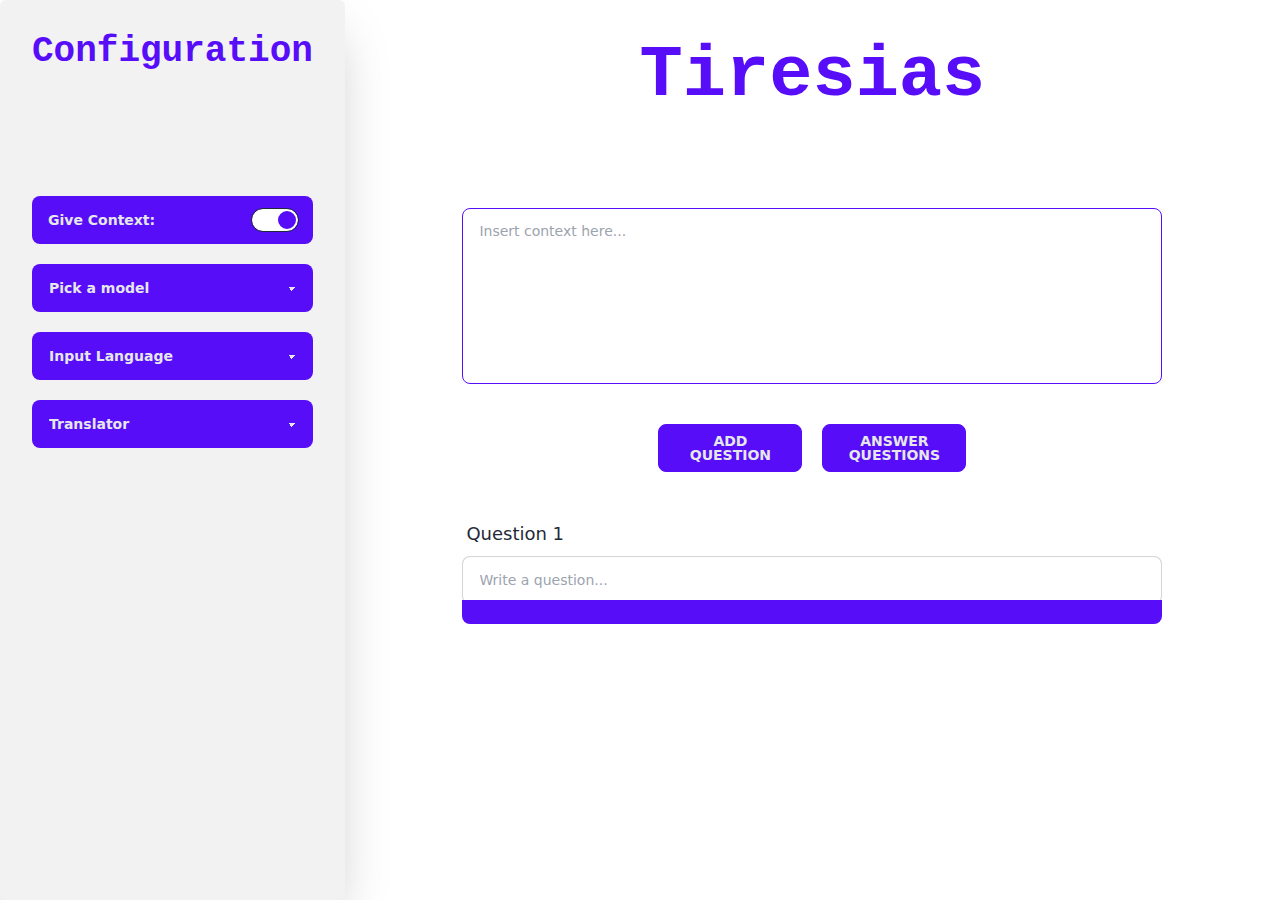
==== commit 5d78ddb7: "Added backend functionality for retrieving the info-card-data" ====
--- a/web_app/project/templates/index.html
+++ b/web_app/project/templates/index.html
@@ -12,7 +12,18 @@
 </head>
 
 <body>
-
+    <div id="info-card"
+        class="text-lg font-semibold bg-primary opacity-90 absolute h-56 w-72 hidden rounded-lg z-30 shadow-2xl text-base-200">
+        <div id="text-container" class="p-5 flex flex-col">
+            <div>Confidence Score: <span id="conf_score" class="text-pink-200">0.15</span></div>
+            <div>Source: <a id="source_link" class="underline text-blue-200" href="https://www.dbpedia.org/"
+                    id="src-link">Original text</a></div>
+            <div>Source Language: <span id="src-lang" class="text-pink-200">Greek</span></div>
+            <div>Model Response Time: <span id="model-resp-time" class="text-pink-200">11.7</span>/s</div>
+        </div>
+    </div>
+    <div id="popups" class="flex justify-center sm:w-11/12">
+    </div>
     <div class="flex flex-no-wrap">
         <!-- Sidebar starts -->
         <div
@@ -25,7 +36,8 @@
                 <div class="w-full max-w-xs mb-5 text-sm flex flex-row bg-primary pl-4 items-center rounded-lg h-12">
                     <div class="font-semibold text-gray-200 mr-24">Give Context:</div>
                     <div class="form-control">
-                        <input id="context-check" type="checkbox" class="toggle toggle-md context-toggle" checked />
+                        <input id="context-check" type="checkbox" class="toggle toggle-md context-toggle bg-secondary"
+                            checked />
                     </div>
                 </div>
                 <select id="model" class="select w-full max-w-xs bg-primary text-gray-200 mb-5 ">
@@ -56,7 +68,7 @@
                     <option value="bing">Bing</option>
                     <option value="helsinki">Helsinki</option>
                 </select>
-                <select id='erm' class="select w-full max-w-xs bg-primary text-gray-200 mb-5 ">
+                <select id='erm' class="select w-full max-w-xs bg-primary text-gray-200 mb-5 hidden">
                     <option disabled selected>Entity Recognition</option>
                     <option value="babelfy">Babelfy</option>
                     <option value="lod">LODsyndesis</option>
@@ -116,13 +128,13 @@
                 </select>
                 <select id="trans-small" class="select w-full max-w-xs bg-primary text-gray-200 mb-5 ">
                     <option disabled selected>Translator</option>
-                    <option value="en">Bing</option>
-                    <option value="el">Helsinki</option>
+                    <option value="bing">Bing</option>
+                    <option value="helsinki">Helsinki</option>
                 </select>
-                <select id="erm-small" class="select w-full max-w-xs bg-primary text-gray-200 mb-5 ">
+                <select id="erm-small" class="select w-full max-w-xs bg-primary text-gray-200 mb-5 hidden">
                     <option disabled selected>Entity Recognition</option>
-                    <option value="en">Babelfy</option>
-                    <option value="el">LODsyndesis</option>
+                    <option value="babelfy">Babelfy</option>
+                    <option value="lod">LODsyndesis</option>
                 </select>
             </div>
         </div>
@@ -131,29 +143,33 @@
         <div class="flex flex-nowrap flex-col w-full">
             <!-- Header -->
             <div class="h-16 w-full flex justify-center mt-10 mb-16">
-                <h1 class="font-mono font-semibold text-6xl sm:text-5xl md:text-5xl lg:text-7xl text-primary">Tiresias
+                <h1
+                    class="font-mono font-semibold text-6xl sm:text-5xl md:text-5xl lg:text-7xl text-primary hover:cursor-pointer">
+                    Tiresias
                 </h1>
             </div>
             <!-- Context -->
-            <div class="container mx-auto py-10 h-64 md:w-4/5 w-11/12 px-6">
+            <div class="container mx-auto py-10 h-64 md:w-4/5 w-11/12 px-6 context-container">
                 <textarea id="context" class="w-full h-full textarea textarea-primary resize-none"
                     placeholder="Insert context here..."></textarea>
             </div>
             <!-- Button container -->
-            <div class="container mx-auto md:w-4/5 w-11/12 px-6 flex flex-row justify-center">
+            <div class=" mx-auto md:w-4/5 w-11/12 px-6 flex flex-row justify-center button-container">
                 <button class="btn-primary btn sm:w-28 md:w-36 text-gray-200 mr-5" id="add-button">Add question</button>
                 <button class="btn-primary btn sm:w-28 md:w-36 text-gray-200 " id="answer-button">Answer
                     questions</button>
             </div>
             <!-- Questions -->
-            <div class="container mx-auto py-10 h-64 md:w-4/5 w-11/12 px-6 flex flex-col questions-section">
-                <div id="1" class="form-control w-full max-w-xl mb-5 question">
+            <div class=" mx-auto py-10 h-64 md:w-4/5 w-11/12 px-6 flex flex-col questions-section">
+                <div id="1" class="form-control w-full  mb-5 question">
                     <label class="label question-label">
                         <span class="label-text text-lg">Question 1</span>
                     </label>
                     <input type="text" placeholder="Write a question..."
-                        class="input input-bordered w-full input-question" />
-                    <result class="bg-primary p-3 -mt-1 -z-10 rounded-t-none rounded-b-lg text-gray-200"></result>
+                        class="z-10 input input-bordered w-full input-question" />
+                    <result class="bg-primary p-3 -mt-1 rounded-t-none rounded-b-lg text-gray-200">
+
+                    </result>
                 </div>
             </div>
         </div>
